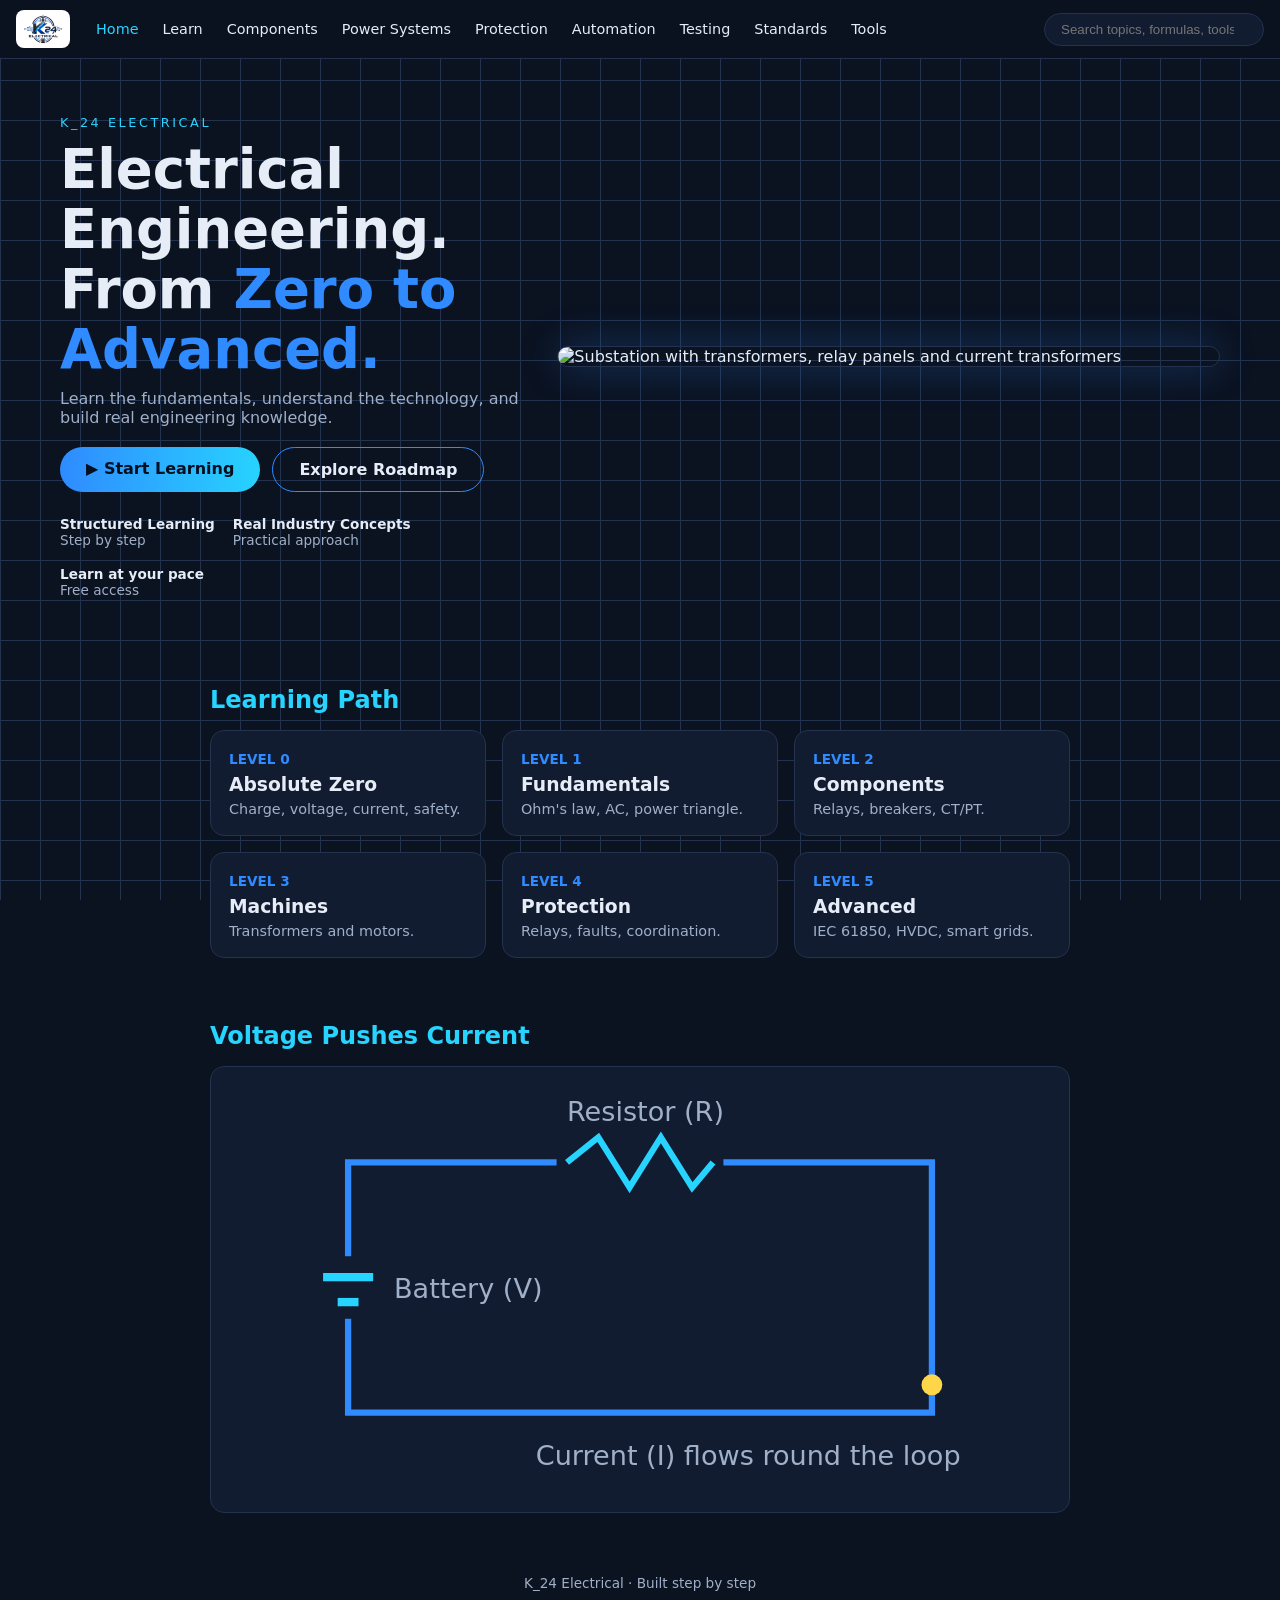
==== index.html @ e7fdb2c1 "Update index.html" ====
<!DOCTYPE html>
<html lang="en">
<head>
<meta charset="UTF-8">
<meta name="viewport" content="width=device-width, initial-scale=1">
<title>K_24 Electrical</title>
<meta name="description" content="Learn electrical engineering from zero to professional.">
<link rel="stylesheet" href="css/style.css">
</head>
<body>
<nav class="nav">
  <a class="brand" href="#"><img src="assets/images/k24-electrical-logo.png" alt="K_24 Electrical"></a>
  <button class="menu-btn" aria-label="Menu" aria-expanded="false">&#9776;</button>
  <ul>
    <li><a class="active" href="#">Home</a></li>
    <li><a href="#levels">Learn</a></li>
    <li><a href="#">Components</a></li>
    <li><a href="#">Power Systems</a></li>
    <li><a href="#">Protection</a></li>
    <li><a href="#">Automation</a></li>
    <li><a href="#">Testing</a></li>
    <li><a href="#">Standards</a></li>
    <li><a href="#">Tools</a></li>
  </ul>
  <div class="search"><input type="search" placeholder="Search topics, formulas, tools..." aria-label="Search"></div>
</nav>

<header class="hero2">
  <div>
    <div class="eyebrow">K_24 ELECTRICAL</div>
    <h1>Electrical Engineering.<br>From <span>Zero to Advanced.</span></h1>
    <p>Learn the fundamentals, understand the technology, and build real engineering knowledge.</p>
    <div class="btns">
      <a class="btn" href="#levels">&#9654; Start Learning</a>
      <a class="btn ghost" href="#levels">Explore Roadmap</a>
    </div>
    <div class="trust">
      <div><b>Structured Learning</b>Step by step</div>
      <div><b>Real Industry Concepts</b>Practical approach</div>
      <div><b>Learn at your pace</b>Free access</div>
    </div>
  </div>
  <div class="hero-art">
    <img src="assets/images/hero.jpg" alt="Substation with transformers, relay panels and current transformers">
  </div>
</header>

<section id="levels">
  <h2>Learning Path</h2>
  <div class="grid">
    <div class="card"><b>LEVEL 0</b><h3>Absolute Zero</h3><p>Charge, voltage, current, safety.</p></div>
    <div class="card"><b>LEVEL 1</b><h3>Fundamentals</h3><p>Ohm's law, AC, power triangle.</p></div>
    <div class="card"><b>LEVEL 2</b><h3>Components</h3><p>Relays, breakers, CT/PT.</p></div>
    <div class="card"><b>LEVEL 3</b><h3>Machines</h3><p>Transformers and motors.</p></div>
    <div class="card"><b>LEVEL 4</b><h3>Protection</h3><p>Relays, faults, coordination.</p></div>
    <div class="card"><b>LEVEL 5</b><h3>Advanced</h3><p>IEC 61850, HVDC, smart grids.</p></div>
  </div>
</section>

<section>
  <h2>Voltage Pushes Current</h2>
  <div class="diagram">
    <svg viewBox="0 0 400 200" role="img"
         aria-label="Simple circuit with battery and resistor">
      <path d="M60,40 H340 V160 H60 Z" fill="none"
            stroke="#2f8bff" stroke-width="3"/>
      <rect x="45" y="85" width="30" height="30" fill="#121c30"/>
      <line x1="48" y1="95" x2="72" y2="95" stroke="#27d3ff" stroke-width="4"/>
      <line x1="55" y1="107" x2="65" y2="107" stroke="#27d3ff" stroke-width="4"/>
      <text x="82" y="105" fill="#9fb0c8" font-size="13">Battery (V)</text>
      <rect x="160" y="28" width="80" height="24" fill="#121c30"/>
      <polyline points="165,40 180,28 195,52 210,28 225,52 235,40"
                fill="none" stroke="#27d3ff" stroke-width="3"/>
      <text x="165" y="20" fill="#9fb0c8" font-size="13">Resistor (R)</text>
      <circle r="5" fill="#ffd54a">
        <animateMotion dur="4s" repeatCount="indefinite"
          path="M60,40 H340 V160 H60 Z"/>
      </circle>
      <text x="150" y="185" fill="#9fb0c8" font-size="13">Current (I) flows round the loop</text>
    </svg>
  </div>
</section>

<footer>K_24 Electrical &middot; Built step by step</footer>
  <script src="js/main.js"></script>
</body>
</html>
---- css/style.css ----
*{box-sizing:border-box;margin:0}
:root{--bg:#0b1220;--panel:#121c30;--line:#22324f;
--text:#e6edf7;--muted:#9fb0c8;--blue:#2f8bff;--cyan:#27d3ff}
body{font-family:system-ui,sans-serif;color:var(--text);
background:var(--bg);
background-image:linear-gradient(var(--line) 1px,transparent 1px),
linear-gradient(90deg,var(--line) 1px,transparent 1px);
background-size:40px 40px;background-attachment:fixed}
.hero{text-align:center;padding:48px 20px 32px;
background:radial-gradient(circle at 50% 0,#1b3a7a88,transparent 65%)}
.hero img{width:min(320px,80%);height:auto;background:#fff;
border-radius:16px;padding:10px;
box-shadow:0 0 40px #2f8bff66,0 10px 30px #0008}
.hero h1{margin-top:22px;font-size:2rem}
.hero p{color:var(--muted);margin-top:8px}
.btn{display:inline-block;margin-top:20px;padding:12px 26px;
border-radius:999px;background:linear-gradient(90deg,var(--blue),var(--cyan));
color:#04101f;font-weight:700;text-decoration:none}
section{max-width:900px;margin:0 auto;padding:32px 20px}
h2{margin-bottom:16px;color:var(--cyan)}
.grid{display:grid;gap:16px;
grid-template-columns:repeat(auto-fit,minmax(240px,1fr))}
.card{background:var(--panel);border:1px solid var(--line);
border-radius:14px;padding:18px;
transition:transform .3s,box-shadow .3s}
.card:hover,.card:active{
transform:perspective(700px) rotateX(6deg) rotateY(-6deg) translateY(-6px);
box-shadow:0 18px 30px #000a,0 0 18px #2f8bff55}
.card b{color:var(--blue);font-size:.85rem}
.card h3{margin:6px 0}
.card p{color:var(--muted);font-size:.9rem}
.diagram{background:var(--panel);border:1px solid var(--line);
border-radius:14px;padding:12px}
.diagram svg{width:100%;height:auto}
footer{text-align:center;color:var(--muted);padding:30px;font-size:.85rem}
/* NAVBAR */
.nav{position:sticky;top:0;z-index:50;display:flex;align-items:center;gap:14px;padding:10px 16px;background:#0b1220ee;backdrop-filter:blur(8px);border-bottom:1px solid var(--line)}
.nav .brand img{height:38px;width:auto;background:#fff;border-radius:8px;padding:3px;display:block}
.nav ul{list-style:none;padding:0;display:none;flex-direction:column;position:absolute;top:100%;left:0;right:0;background:var(--panel);border-bottom:1px solid var(--line)}
.nav ul.open{display:flex}
.nav ul a{display:block;padding:14px 20px;color:var(--text);text-decoration:none}
.nav ul a:hover,.nav ul a.active{color:var(--cyan)}
.menu-btn{margin-left:auto;background:none;border:1px solid var(--line);color:var(--text);font-size:1.4rem;border-radius:8px;padding:4px 12px;cursor:pointer}
.search{display:none}

/* HERO */
.hero2{max-width:1200px;margin:0 auto;padding:32px 20px;display:grid;gap:24px}
.eyebrow{color:var(--cyan);letter-spacing:.2em;font-size:.8rem}
.hero2 h1{font-size:clamp(2rem,7vw,3.4rem);line-height:1.1;margin:10px 0}
.hero2 h1 span{color:var(--blue)}
.hero2 p{color:var(--muted)}
.btns{display:flex;gap:12px;flex-wrap:wrap;margin-top:20px}
.btns .btn{margin-top:0}
.btn.ghost{background:none;border:1px solid var(--blue);color:var(--text)}
.trust{display:flex;gap:18px;flex-wrap:wrap;margin-top:24px;font-size:.85rem;color:var(--muted)}
.trust b{display:block;color:var(--text)}
.hero-art img{width:100%;height:auto;display:block;border-radius:16px;border:1px solid var(--line);box-shadow:0 0 40px #2f8bff55}

@media(min-width:900px){
  .menu-btn{display:none}
  .nav ul{display:flex;flex-direction:row;position:static;background:none;border:0}
  .nav ul a{padding:8px 12px;font-size:.9rem}
  .search{display:block;margin-left:auto}
  .search input{background:var(--panel);border:1px solid var(--line);color:var(--text);border-radius:999px;padding:8px 16px;width:220px}
  .hero2{grid-template-columns:1fr 1.4fr;align-items:center;padding:56px 20px}
}
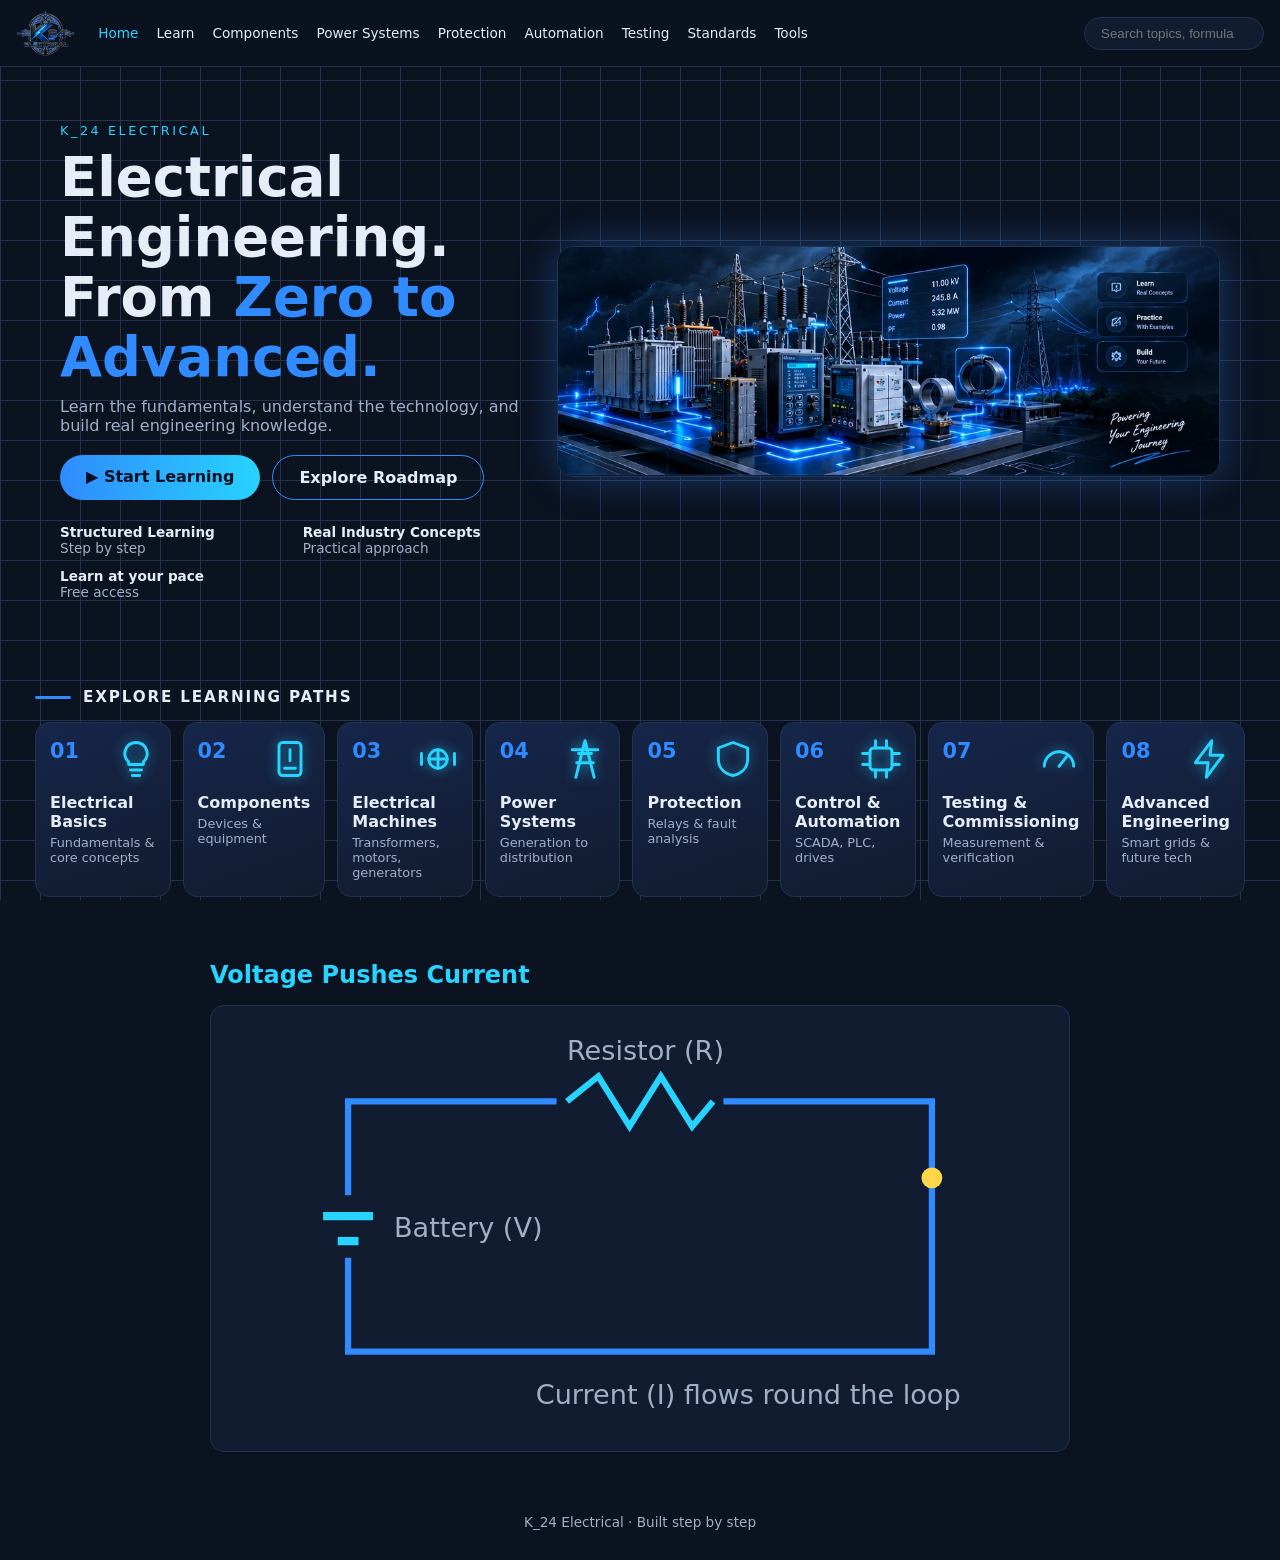
==== commit 22523416: "Update index.html" ====
--- a/index.html
+++ b/index.html
@@ -6,6 +6,7 @@
 <title>K_24 Electrical</title>
 <meta name="description" content="Learn electrical engineering from zero to professional.">
 <link rel="stylesheet" href="css/style.css">
+  <link rel="icon" href="assets/images/k24-electrical-logo.png">
 </head>
 <body>
 <nav class="nav">
@@ -45,15 +46,33 @@
   </div>
 </header>
 
-<section id="levels">
-  <h2>Learning Path</h2>
-  <div class="grid">
-    <div class="card"><b>LEVEL 0</b><h3>Absolute Zero</h3><p>Charge, voltage, current, safety.</p></div>
-    <div class="card"><b>LEVEL 1</b><h3>Fundamentals</h3><p>Ohm's law, AC, power triangle.</p></div>
-    <div class="card"><b>LEVEL 2</b><h3>Components</h3><p>Relays, breakers, CT/PT.</p></div>
-    <div class="card"><b>LEVEL 3</b><h3>Machines</h3><p>Transformers and motors.</p></div>
-    <div class="card"><b>LEVEL 4</b><h3>Protection</h3><p>Relays, faults, coordination.</p></div>
-    <div class="card"><b>LEVEL 5</b><h3>Advanced</h3><p>IEC 61850, HVDC, smart grids.</p></div>
+<section id="levels" class="paths">
+  <h2 class="section-title">EXPLORE LEARNING PATHS</h2>
+  <div class="pgrid">
+    <a class="pcard" href="#"><span class="num">01</span>
+      <svg viewBox="0 0 24 24"><path d="M9 18h6M10 21h4M12 3a6 6 0 0 0-4 10.5V15h8v-1.5A6 6 0 0 0 12 3z"/></svg>
+      <h3>Electrical Basics</h3><p>Fundamentals &amp; core concepts</p></a>
+    <a class="pcard" href="#"><span class="num">02</span>
+      <svg viewBox="0 0 24 24"><rect x="6" y="3" width="12" height="18" rx="2"/><path d="M12 7v6M9 17h6"/></svg>
+      <h3>Components</h3><p>Devices &amp; equipment</p></a>
+    <a class="pcard" href="#"><span class="num">03</span>
+      <svg viewBox="0 0 24 24"><circle cx="12" cy="12" r="5"/><path d="M12 7v10M7 12h10M3 9v6M21 9v6"/></svg>
+      <h3>Electrical Machines</h3><p>Transformers, motors, generators</p></a>
+    <a class="pcard" href="#"><span class="num">04</span>
+      <svg viewBox="0 0 24 24"><path d="M12 2l-5 20M12 2l5 20M8.5 9h7M7.5 14h9M5 7h14"/></svg>
+      <h3>Power Systems</h3><p>Generation to distribution</p></a>
+    <a class="pcard" href="#"><span class="num">05</span>
+      <svg viewBox="0 0 24 24"><path d="M12 3l8 3v6c0 5-3.5 8-8 9-4.5-1-8-4-8-9V6z"/></svg>
+      <h3>Protection</h3><p>Relays &amp; fault analysis</p></a>
+    <a class="pcard" href="#"><span class="num">06</span>
+      <svg viewBox="0 0 24 24"><rect x="6" y="6" width="12" height="12" rx="2"/><path d="M9 2v4M15 2v4M9 18v4M15 18v4M2 9h4M2 15h4M18 9h4M18 15h4"/></svg>
+      <h3>Control &amp; Automation</h3><p>SCADA, PLC, drives</p></a>
+    <a class="pcard" href="#"><span class="num">07</span>
+      <svg viewBox="0 0 24 24"><path d="M4 16a8 8 0 1 1 16 0M12 16l4-5"/></svg>
+      <h3>Testing &amp; Commissioning</h3><p>Measurement &amp; verification</p></a>
+    <a class="pcard" href="#"><span class="num">08</span>
+      <svg viewBox="0 0 24 24"><path d="M13 2L4 14h7l-1 8 9-12h-7z"/></svg>
+      <h3>Advanced Engineering</h3><p>Smart grids &amp; future tech</p></a>
   </div>
 </section>
 
--- a/css/style.css
+++ b/css/style.css
@@ -64,3 +64,24 @@
   .search input{background:var(--panel);border:1px solid var(--line);color:var(--text);border-radius:999px;padding:8px 16px;width:220px}
   .hero2{grid-template-columns:1fr 1.4fr;align-items:center;padding:56px 20px}
 }
+/* LOGO FIX + NAV TIGHTEN */
+.nav .brand img{height:46px;background:none;padding:0;border-radius:0}
+@media(min-width:900px){
+  .nav ul a{padding:8px 9px;font-size:.85rem;white-space:nowrap}
+  .search input{width:180px}
+}
+.trust{display:grid;grid-template-columns:1fr 1fr;gap:12px}
+
+/* LEARNING PATH CARDS */
+.paths{max-width:1250px}
+.section-title{display:flex;align-items:center;gap:12px;letter-spacing:.12em;font-size:.95rem;margin-bottom:16px;color:var(--text)}
+.section-title::before{content:"";width:36px;height:3px;background:var(--blue);border-radius:3px}
+.pgrid{display:grid;gap:12px;grid-template-columns:1fr 1fr}
+.pcard{position:relative;display:block;text-decoration:none;color:var(--text);background:linear-gradient(160deg,#16264a,var(--panel));border:1px solid var(--line);border-radius:14px;padding:16px 14px;min-height:150px;transition:transform .3s,box-shadow .3s,border-color .3s}
+.pcard:hover,.pcard:active{transform:perspective(700px) rotateX(5deg) translateY(-6px);border-color:var(--blue);box-shadow:0 0 20px #2f8bff66}
+.pcard .num{color:var(--blue);font-size:1.3rem;font-weight:700}
+.pcard svg{position:absolute;top:14px;right:12px;width:44px;height:44px;fill:none;stroke:var(--cyan);stroke-width:1.6;stroke-linecap:round;stroke-linejoin:round;filter:drop-shadow(0 0 6px #27d3ff99)}
+.pcard h3{margin-top:30px;font-size:1rem}
+.pcard p{color:var(--muted);font-size:.8rem;margin-top:4px}
+@media(min-width:700px){.pgrid{grid-template-columns:repeat(4,1fr)}}
+@media(min-width:1250px){.pgrid{grid-template-columns:repeat(8,1fr)}}
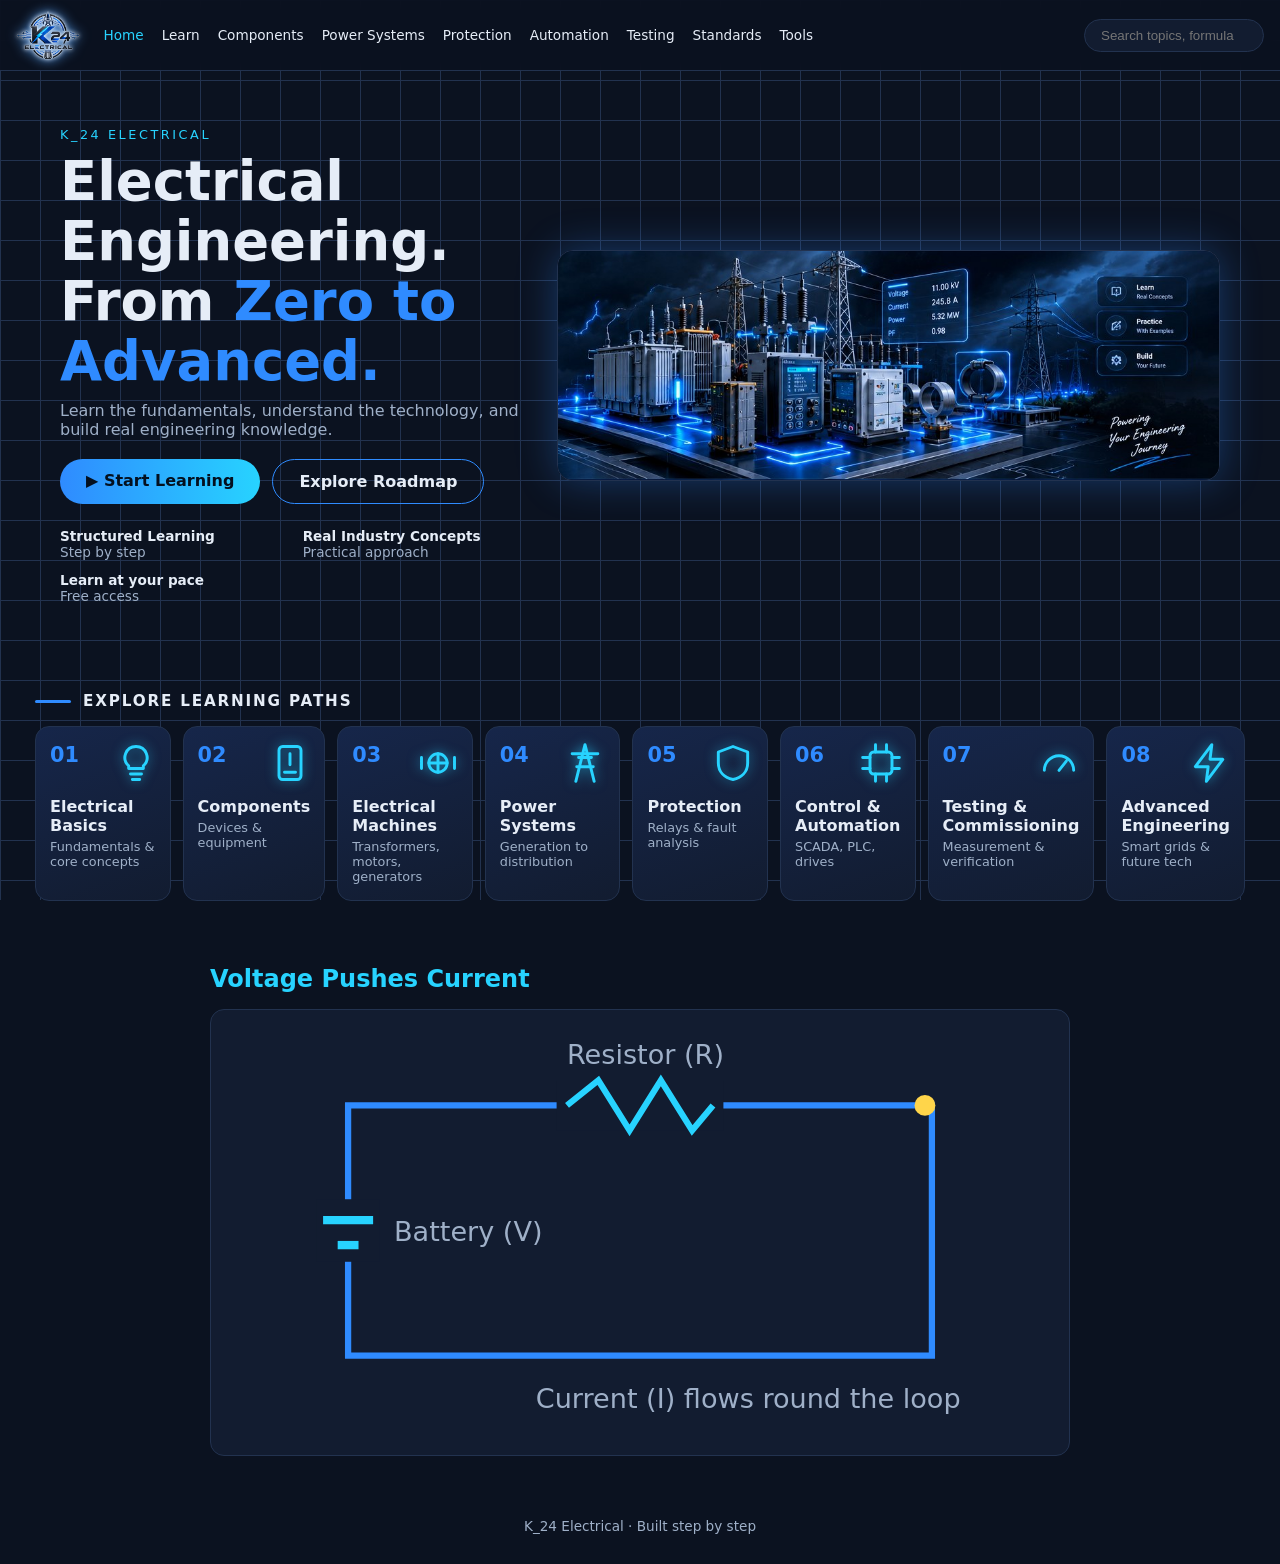
==== commit 5b92c205: "Update index.html" ====
--- a/index.html
+++ b/index.html
@@ -32,7 +32,7 @@
     <h1>Electrical Engineering.<br>From <span>Zero to Advanced.</span></h1>
     <p>Learn the fundamentals, understand the technology, and build real engineering knowledge.</p>
     <div class="btns">
-      <a class="btn" href="#levels">&#9654; Start Learning</a>
+      <a class="btn" href="lesson.html?id=charge-and-current">&#9654; Start Learning</a>
       <a class="btn ghost" href="#levels">Explore Roadmap</a>
     </div>
     <div class="trust">
@@ -49,7 +49,7 @@
 <section id="levels" class="paths">
   <h2 class="section-title">EXPLORE LEARNING PATHS</h2>
   <div class="pgrid">
-    <a class="pcard" href="#"><span class="num">01</span>
+    <a class="pcard" href="lesson.html?id=charge-and-current"><span class="num">01</span>
       <svg viewBox="0 0 24 24"><path d="M9 18h6M10 21h4M12 3a6 6 0 0 0-4 10.5V15h8v-1.5A6 6 0 0 0 12 3z"/></svg>
       <h3>Electrical Basics</h3><p>Fundamentals &amp; core concepts</p></a>
     <a class="pcard" href="#"><span class="num">02</span>
--- a/css/style.css
+++ b/css/style.css
@@ -85,3 +85,4 @@
 .pcard p{color:var(--muted);font-size:.8rem;margin-top:4px}
 @media(min-width:700px){.pgrid{grid-template-columns:repeat(4,1fr)}}
 @media(min-width:1250px){.pgrid{grid-template-columns:repeat(8,1fr)}}
+.nav .brand img{height:50px;filter:drop-shadow(0 0 2px #fff) drop-shadow(0 0 6px #5aa8ff)}
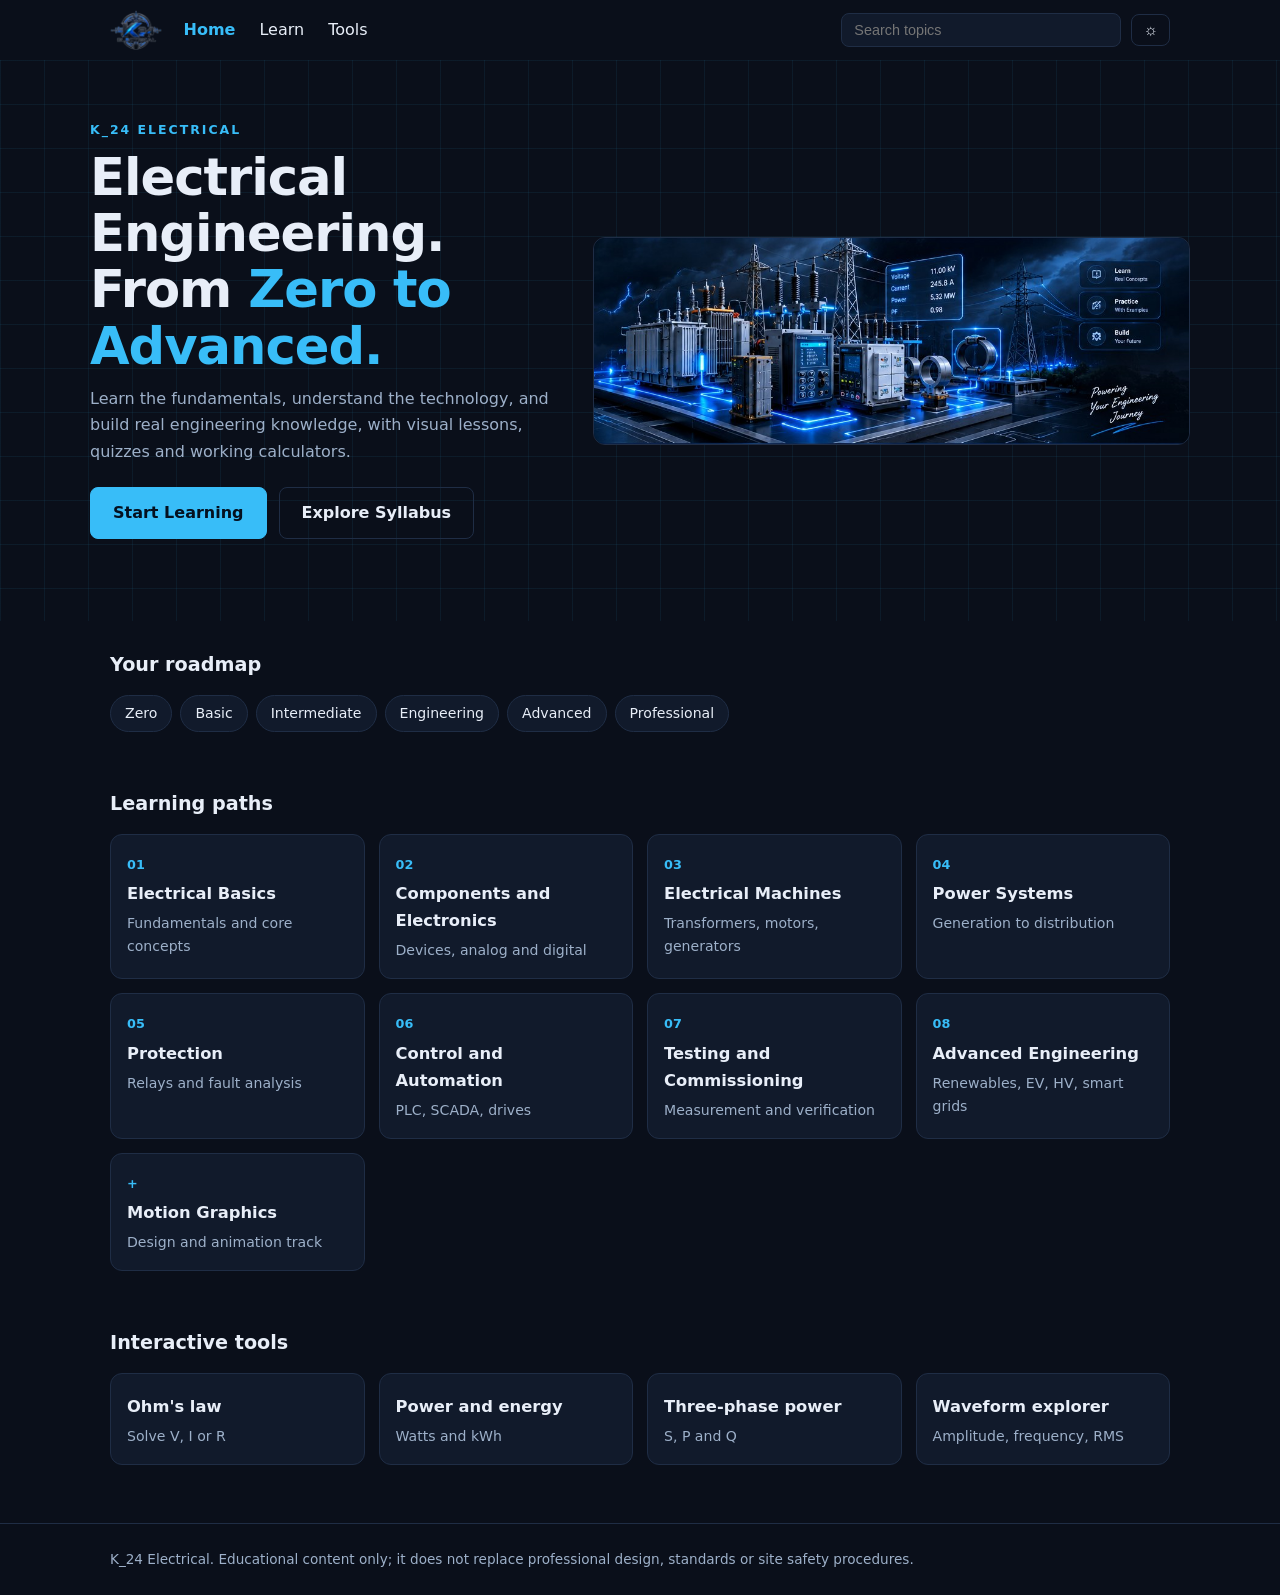
==== commit 66fe314b: "Add files via upload" ====
--- a/index.html
+++ b/index.html
@@ -1,106 +1,32 @@
 <!DOCTYPE html>
-<html lang="en">
-<head>
-<meta charset="UTF-8">
-<meta name="viewport" content="width=device-width, initial-scale=1">
-<title>K_24 Electrical</title>
-<meta name="description" content="Learn electrical engineering from zero to professional.">
-<link rel="stylesheet" href="css/style.css">
-  <link rel="icon" href="assets/images/k24-electrical-logo.png">
-</head>
-<body>
-<nav class="nav">
-  <a class="brand" href="#"><img src="assets/images/k24-electrical-logo.png" alt="K_24 Electrical"></a>
-  <button class="menu-btn" aria-label="Menu" aria-expanded="false">&#9776;</button>
-  <ul>
-    <li><a class="active" href="#">Home</a></li>
-    <li><a href="#levels">Learn</a></li>
-    <li><a href="#">Components</a></li>
-    <li><a href="#">Power Systems</a></li>
-    <li><a href="#">Protection</a></li>
-    <li><a href="#">Automation</a></li>
-    <li><a href="#">Testing</a></li>
-    <li><a href="#">Standards</a></li>
-    <li><a href="#">Tools</a></li>
-  </ul>
-  <div class="search"><input type="search" placeholder="Search topics, formulas, tools..." aria-label="Search"></div>
-</nav>
-
-<header class="hero2">
-  <div>
-    <div class="eyebrow">K_24 ELECTRICAL</div>
-    <h1>Electrical Engineering.<br>From <span>Zero to Advanced.</span></h1>
-    <p>Learn the fundamentals, understand the technology, and build real engineering knowledge.</p>
-    <div class="btns">
-      <a class="btn" href="lesson.html?id=charge-and-current">&#9654; Start Learning</a>
-      <a class="btn ghost" href="#levels">Explore Roadmap</a>
-    </div>
-    <div class="trust">
-      <div><b>Structured Learning</b>Step by step</div>
-      <div><b>Real Industry Concepts</b>Practical approach</div>
-      <div><b>Learn at your pace</b>Free access</div>
-    </div>
-  </div>
-  <div class="hero-art">
-    <img src="assets/images/hero.jpg" alt="Substation with transformers, relay panels and current transformers">
-  </div>
-</header>
-
-<section id="levels" class="paths">
-  <h2 class="section-title">EXPLORE LEARNING PATHS</h2>
-  <div class="pgrid">
-    <a class="pcard" href="lesson.html?id=charge-and-current"><span class="num">01</span>
-      <svg viewBox="0 0 24 24"><path d="M9 18h6M10 21h4M12 3a6 6 0 0 0-4 10.5V15h8v-1.5A6 6 0 0 0 12 3z"/></svg>
-      <h3>Electrical Basics</h3><p>Fundamentals &amp; core concepts</p></a>
-    <a class="pcard" href="#"><span class="num">02</span>
-      <svg viewBox="0 0 24 24"><rect x="6" y="3" width="12" height="18" rx="2"/><path d="M12 7v6M9 17h6"/></svg>
-      <h3>Components</h3><p>Devices &amp; equipment</p></a>
-    <a class="pcard" href="#"><span class="num">03</span>
-      <svg viewBox="0 0 24 24"><circle cx="12" cy="12" r="5"/><path d="M12 7v10M7 12h10M3 9v6M21 9v6"/></svg>
-      <h3>Electrical Machines</h3><p>Transformers, motors, generators</p></a>
-    <a class="pcard" href="#"><span class="num">04</span>
-      <svg viewBox="0 0 24 24"><path d="M12 2l-5 20M12 2l5 20M8.5 9h7M7.5 14h9M5 7h14"/></svg>
-      <h3>Power Systems</h3><p>Generation to distribution</p></a>
-    <a class="pcard" href="#"><span class="num">05</span>
-      <svg viewBox="0 0 24 24"><path d="M12 3l8 3v6c0 5-3.5 8-8 9-4.5-1-8-4-8-9V6z"/></svg>
-      <h3>Protection</h3><p>Relays &amp; fault analysis</p></a>
-    <a class="pcard" href="#"><span class="num">06</span>
-      <svg viewBox="0 0 24 24"><rect x="6" y="6" width="12" height="12" rx="2"/><path d="M9 2v4M15 2v4M9 18v4M15 18v4M2 9h4M2 15h4M18 9h4M18 15h4"/></svg>
-      <h3>Control &amp; Automation</h3><p>SCADA, PLC, drives</p></a>
-    <a class="pcard" href="#"><span class="num">07</span>
-      <svg viewBox="0 0 24 24"><path d="M4 16a8 8 0 1 1 16 0M12 16l4-5"/></svg>
-      <h3>Testing &amp; Commissioning</h3><p>Measurement &amp; verification</p></a>
-    <a class="pcard" href="#"><span class="num">08</span>
-      <svg viewBox="0 0 24 24"><path d="M13 2L4 14h7l-1 8 9-12h-7z"/></svg>
-      <h3>Advanced Engineering</h3><p>Smart grids &amp; future tech</p></a>
-  </div>
-</section>
-
-<section>
-  <h2>Voltage Pushes Current</h2>
-  <div class="diagram">
-    <svg viewBox="0 0 400 200" role="img"
-         aria-label="Simple circuit with battery and resistor">
-      <path d="M60,40 H340 V160 H60 Z" fill="none"
-            stroke="#2f8bff" stroke-width="3"/>
-      <rect x="45" y="85" width="30" height="30" fill="#121c30"/>
-      <line x1="48" y1="95" x2="72" y2="95" stroke="#27d3ff" stroke-width="4"/>
-      <line x1="55" y1="107" x2="65" y2="107" stroke="#27d3ff" stroke-width="4"/>
-      <text x="82" y="105" fill="#9fb0c8" font-size="13">Battery (V)</text>
-      <rect x="160" y="28" width="80" height="24" fill="#121c30"/>
-      <polyline points="165,40 180,28 195,52 210,28 225,52 235,40"
-                fill="none" stroke="#27d3ff" stroke-width="3"/>
-      <text x="165" y="20" fill="#9fb0c8" font-size="13">Resistor (R)</text>
-      <circle r="5" fill="#ffd54a">
-        <animateMotion dur="4s" repeatCount="indefinite"
-          path="M60,40 H340 V160 H60 Z"/>
-      </circle>
-      <text x="150" y="185" fill="#9fb0c8" font-size="13">Current (I) flows round the loop</text>
-    </svg>
-  </div>
-</section>
-
-<footer>K_24 Electrical &middot; Built step by step</footer>
-  <script src="js/main.js"></script>
-</body>
-</html>
+<html lang="en"><head><meta charset="UTF-8"><meta name="viewport" content="width=device-width, initial-scale=1">
+<title>K_24 Electrical | Electrical Engineering from Zero to Advanced</title>
+<meta name="description" content="Free electrical and electronics engineering learning platform: lessons, syllabus, calculators and a motion graphics track.">
+<link rel="icon" href="logo.png"><link rel="stylesheet" href="style.css"></head>
+<body><div id="nav"></div>
+<div class="band"><header class="wrap hero"><div>
+<div class="eb">K_24 ELECTRICAL</div>
+<h1>Electrical Engineering.<br>From <span>Zero to Advanced.</span></h1>
+<p class="m" style="margin-top:12px">Learn the fundamentals, understand the technology, and build real engineering knowledge, with visual lessons, quizzes and working calculators.</p>
+<div class="btns"><a class="btn" href="lesson.html?id=charge-and-current">Start Learning</a><a class="btn g" href="learn.html">Explore Syllabus</a></div></div>
+<img src="hero.jpg" alt="Substation with transformers, relay panels and current transformers" width="976" height="338"></header></div>
+<main class="wrap">
+<section class="sec"><h2>Your roadmap</h2><div class="road"><span>Zero</span><span>Basic</span><span>Intermediate</span><span>Engineering</span><span>Advanced</span><span>Professional</span></div></section>
+<section class="sec"><h2>Learning paths</h2><div class="grid">
+<a class="card" href="learn.html#a-fund"><b>01</b><h3>Electrical Basics</h3><p>Fundamentals and core concepts</p></a>
+<a class="card" href="learn.html#c-electronics"><b>02</b><h3>Components and Electronics</h3><p>Devices, analog and digital</p></a>
+<a class="card" href="learn.html#d-machines"><b>03</b><h3>Electrical Machines</h3><p>Transformers, motors, generators</p></a>
+<a class="card" href="learn.html#e-power"><b>04</b><h3>Power Systems</h3><p>Generation to distribution</p></a>
+<a class="card" href="learn.html#i-protect"><b>05</b><h3>Protection</h3><p>Relays and fault analysis</p></a>
+<a class="card" href="learn.html#g-control"><b>06</b><h3>Control and Automation</h3><p>PLC, SCADA, drives</p></a>
+<a class="card" href="learn.html#j-testing"><b>07</b><h3>Testing and Commissioning</h3><p>Measurement and verification</p></a>
+<a class="card" href="learn.html#l-renew"><b>08</b><h3>Advanced Engineering</h3><p>Renewables, EV, HV, smart grids</p></a>
+<a class="card" href="learn.html#mg1"><b>+</b><h3>Motion Graphics</h3><p>Design and animation track</p></a></div></section>
+<section class="sec"><h2>Interactive tools</h2><div class="grid">
+<a class="card" href="tools.html#t-ohm"><h3>Ohm's law</h3><p>Solve V, I or R</p></a>
+<a class="card" href="tools.html#t-power"><h3>Power and energy</h3><p>Watts and kWh</p></a>
+<a class="card" href="tools.html#t-three"><h3>Three-phase power</h3><p>S, P and Q</p></a>
+<a class="card" href="tools.html#t-wave"><h3>Waveform explorer</h3><p>Amplitude, frequency, RMS</p></a></div></section>
+</main>
+<footer><div class="wrap">K_24 Electrical. Educational content only; it does not replace professional design, standards or site safety procedures.</div></footer>
+<script src="app.js"></script></body></html>
--- a/style.css
+++ b/style.css
@@ -0,0 +1,79 @@
+*{box-sizing:border-box;margin:0}
+:root{--bg:#0a0f1a;--panel:#111a2b;--line:#1f2d45;--text:#e8eef8;--muted:#9db0c9;--acc:#38bdf8;--ok:#34d399;--bad:#f87171;--warm:#fb923c}
+[data-theme=light]{--bg:#f6f8fc;--panel:#fff;--line:#d6dfec;--text:#0f1b2d;--muted:#51627c;--acc:#0369a1;--ok:#047857;--bad:#b91c1c;--warm:#c2410c}
+body{font:16px/1.65 system-ui,-apple-system,Segoe UI,Roboto,sans-serif;background:var(--bg);color:var(--text)}
+a{color:var(--acc)}
+:focus-visible{outline:2px solid var(--acc);outline-offset:2px}
+.wrap{max-width:1100px;margin:0 auto;padding:0 20px}
+nav{position:sticky;top:0;z-index:9;background:var(--bg);border-bottom:1px solid var(--line)}
+.bar{display:flex;align-items:center;gap:10px;height:60px;position:relative}
+.bar>a img{height:40px;display:block}
+.links{display:none;position:absolute;top:60px;left:-20px;right:-20px;background:var(--panel);flex-direction:column;border-bottom:1px solid var(--line)}
+.links.open{display:flex}
+.links a{padding:14px 20px;color:var(--text);text-decoration:none}
+.links a[aria-current]{color:var(--acc);font-weight:600}
+.sbox{position:relative;flex:1;min-width:0;margin-left:auto;max-width:280px}
+.sbox input{width:100%;background:var(--panel);border:1px solid var(--line);color:var(--text);border-radius:8px;padding:8px 12px;font-size:.9rem}
+#res{position:absolute;top:44px;left:0;right:0;min-width:220px;background:var(--panel);border:1px solid var(--line);border-radius:8px;max-height:60vh;overflow:auto;display:none}
+#res div{padding:10px 12px;border-bottom:1px solid var(--line);font-size:.9rem}
+.ib{background:none;border:1px solid var(--line);color:var(--text);border-radius:8px;padding:6px 11px;font-size:1rem;cursor:pointer}
+h1{font-size:clamp(2rem,6vw,3.2rem);line-height:1.1;letter-spacing:-.02em}
+h2{font-size:1.2rem}
+.m{color:var(--muted)}
+.band{background-image:linear-gradient(rgba(56,189,248,.07) 1px,transparent 1px),linear-gradient(90deg,rgba(56,189,248,.07) 1px,transparent 1px);background-size:44px 44px}
+.hero{padding:40px 0 30px;display:grid;gap:26px}
+.hero img{width:100%;height:auto;border-radius:12px;border:1px solid var(--line);display:block}
+.eb{color:var(--acc);letter-spacing:.16em;font-size:.78rem;font-weight:600;margin-bottom:8px}
+h1 span{color:var(--acc)}
+.btns{display:flex;gap:12px;flex-wrap:wrap;margin:22px 0}
+.btn{display:inline-block;padding:12px 22px;border-radius:8px;background:var(--acc);color:#04101f;font-weight:700;text-decoration:none;border:1px solid var(--acc);cursor:pointer;font-size:1rem}
+.btn.g{background:none;color:var(--text);border-color:var(--line)}
+.sec{padding:28px 0}
+.sec>h2{margin-bottom:14px}
+.grid{display:grid;gap:14px;grid-template-columns:repeat(auto-fill,minmax(210px,1fr))}
+.card{background:var(--panel);border:1px solid var(--line);border-radius:12px;padding:16px;color:var(--text);text-decoration:none;display:block;transition:border-color .2s,transform .2s}
+a.card:hover{border-color:var(--acc);transform:translateY(-2px)}
+.card b{color:var(--acc);font-size:.8rem}
+.card h3{margin:4px 0;font-size:1.02rem}
+.card p{color:var(--muted);font-size:.88rem}
+.road{display:flex;flex-wrap:wrap;gap:8px}
+.road span{border:1px solid var(--line);border-radius:999px;padding:6px 14px;font-size:.88rem;background:var(--panel)}
+.tag{border:1px solid var(--line);border-radius:999px;padding:2px 10px;font-size:.78rem;color:var(--acc)}
+.chips{display:flex;gap:8px;flex-wrap:wrap;margin:14px 0}
+.chip{background:none;border:1px solid var(--line);color:var(--text);border-radius:999px;padding:6px 16px;cursor:pointer;font-size:.95rem}
+.chip.on{background:var(--acc);color:#04101f;border-color:var(--acc)}
+#list .card{margin-bottom:14px}
+#list ul{margin:10px 0 0;padding-left:20px}
+.plan{color:var(--muted)}
+.page{padding:28px 20px 50px}
+.lesson{max-width:760px;margin:0 auto}
+.lesson h1{font-size:clamp(1.7rem,6vw,2.4rem);margin:10px 0}
+.lesson h2{margin:28px 0 8px;color:var(--acc)}
+.lesson li{margin:3px 0}
+.crumbs{font-size:.85rem;color:var(--muted)}
+.tags{display:flex;gap:8px;flex-wrap:wrap;margin:8px 0}
+.box{background:var(--panel);border:1px solid var(--line);border-left:3px solid var(--acc);border-radius:8px;padding:12px 16px;margin:10px 0}
+.box.warn{border-left-color:var(--warm)}
+.formula{font-family:ui-monospace,Consolas,monospace;font-size:1.1rem}
+.note{color:var(--muted);font-size:.88rem}
+.q{margin:18px 0}
+.opt{display:block;width:100%;text-align:left;margin:6px 0;padding:12px 14px;background:var(--panel);color:var(--text);border:1px solid var(--line);border-radius:8px;font-size:1rem;cursor:pointer}
+.opt.right{border-color:var(--ok)}
+.opt.wrong{border-color:var(--bad)}
+.pager{display:flex;justify-content:space-between;gap:12px;margin-top:28px}
+.fld{display:block;margin:10px 0;font-size:.9rem;color:var(--muted)}
+.fld input{display:block;width:100%;margin-top:4px;padding:10px;background:var(--bg);border:1px solid var(--line);color:var(--text);border-radius:8px;font-size:1rem}
+.out{margin-top:12px;font-weight:600;color:var(--ok);min-height:1.4em;white-space:pre-line}
+.out.err{color:var(--bad)}
+.tools .card{margin-bottom:16px}
+canvas{width:100%;height:auto;display:block;background:var(--bg);border:1px solid var(--line);border-radius:8px}
+footer{border-top:1px solid var(--line);color:var(--muted);font-size:.85rem;padding:24px 0;margin-top:30px}
+@media(min-width:800px){
+.links{display:flex;position:static;flex-direction:row;background:none;border:0}
+.links a{padding:8px 12px}
+#mb{display:none}
+.hero{grid-template-columns:1fr 1.25fr;align-items:center;padding:60px 0}
+.tools{display:grid;grid-template-columns:1fr 1fr;gap:16px}
+.tools .card{margin:0}
+}
+@media(prefers-reduced-motion:reduce){*{transition:none!important;animation:none!important}}
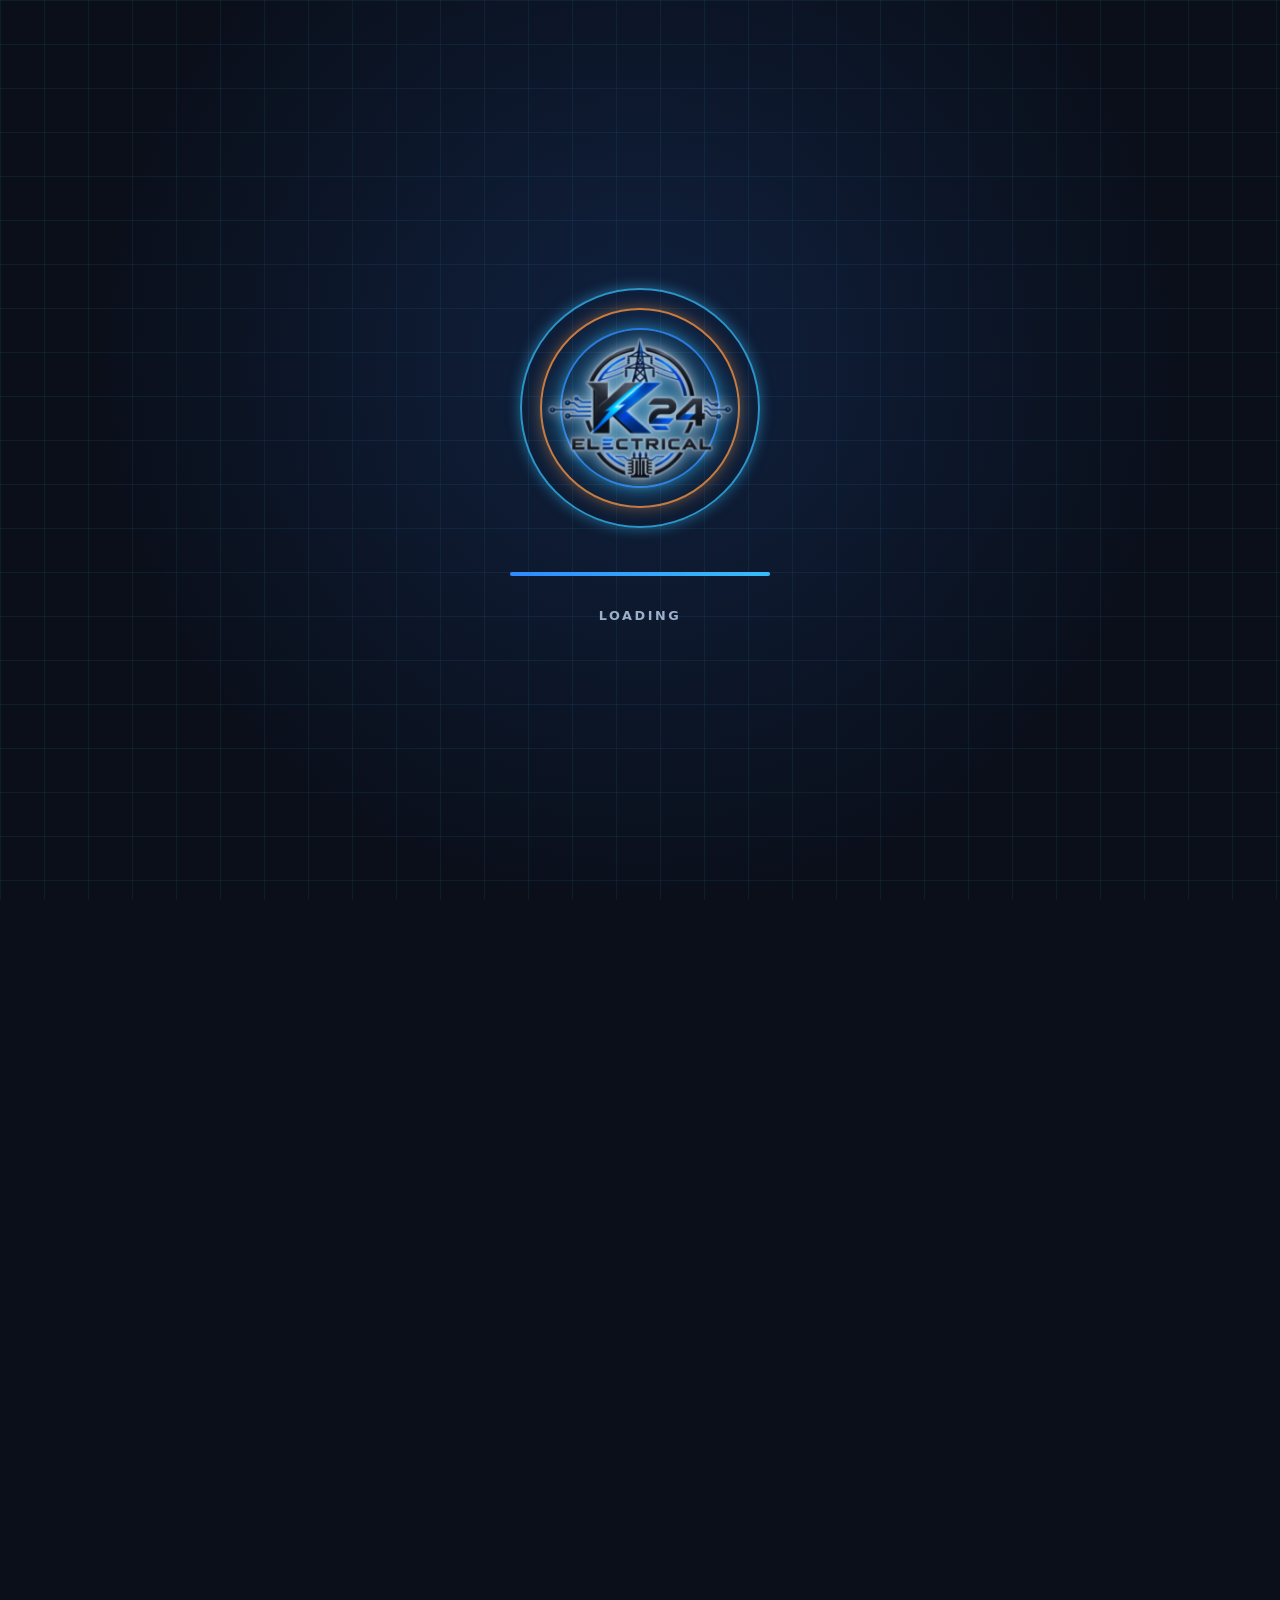
==== commit 1ff168ae: "Unpack site.zip" ====
--- a/index.html
+++ b/index.html
@@ -2,31 +2,38 @@
 <html lang="en"><head><meta charset="UTF-8"><meta name="viewport" content="width=device-width, initial-scale=1">
 <title>K_24 Electrical | Electrical Engineering from Zero to Advanced</title>
 <meta name="description" content="Free electrical and electronics engineering learning platform: lessons, syllabus, calculators and a motion graphics track.">
-<link rel="icon" href="logo.png"><link rel="stylesheet" href="style.css"></head>
+<link rel="icon" href="logo.png"><link rel="stylesheet" href="style.css"><script src="loader.js"></script></head>
 <body><div id="nav"></div>
-<div class="band"><header class="wrap hero"><div>
+<header class="hx">
+<div class="txt"><div>
 <div class="eb">K_24 ELECTRICAL</div>
 <h1>Electrical Engineering.<br>From <span>Zero to Advanced.</span></h1>
-<p class="m" style="margin-top:12px">Learn the fundamentals, understand the technology, and build real engineering knowledge, with visual lessons, quizzes and working calculators.</p>
-<div class="btns"><a class="btn" href="lesson.html?id=charge-and-current">Start Learning</a><a class="btn g" href="learn.html">Explore Syllabus</a></div></div>
-<img src="hero.jpg" alt="Substation with transformers, relay panels and current transformers" width="976" height="338"></header></div>
-<main class="wrap">
-<section class="sec"><h2>Your roadmap</h2><div class="road"><span>Zero</span><span>Basic</span><span>Intermediate</span><span>Engineering</span><span>Advanced</span><span>Professional</span></div></section>
-<section class="sec"><h2>Learning paths</h2><div class="grid">
-<a class="card" href="learn.html#a-fund"><b>01</b><h3>Electrical Basics</h3><p>Fundamentals and core concepts</p></a>
-<a class="card" href="learn.html#c-electronics"><b>02</b><h3>Components and Electronics</h3><p>Devices, analog and digital</p></a>
-<a class="card" href="learn.html#d-machines"><b>03</b><h3>Electrical Machines</h3><p>Transformers, motors, generators</p></a>
-<a class="card" href="learn.html#e-power"><b>04</b><h3>Power Systems</h3><p>Generation to distribution</p></a>
-<a class="card" href="learn.html#i-protect"><b>05</b><h3>Protection</h3><p>Relays and fault analysis</p></a>
-<a class="card" href="learn.html#g-control"><b>06</b><h3>Control and Automation</h3><p>PLC, SCADA, drives</p></a>
-<a class="card" href="learn.html#j-testing"><b>07</b><h3>Testing and Commissioning</h3><p>Measurement and verification</p></a>
-<a class="card" href="learn.html#l-renew"><b>08</b><h3>Advanced Engineering</h3><p>Renewables, EV, HV, smart grids</p></a>
-<a class="card" href="learn.html#mg1"><b>+</b><h3>Motion Graphics</h3><p>Design and animation track</p></a></div></section>
-<section class="sec"><h2>Interactive tools</h2><div class="grid">
-<a class="card" href="tools.html#t-ohm"><h3>Ohm's law</h3><p>Solve V, I or R</p></a>
-<a class="card" href="tools.html#t-power"><h3>Power and energy</h3><p>Watts and kWh</p></a>
-<a class="card" href="tools.html#t-three"><h3>Three-phase power</h3><p>S, P and Q</p></a>
-<a class="card" href="tools.html#t-wave"><h3>Waveform explorer</h3><p>Amplitude, frequency, RMS</p></a></div></section>
+<p class="lead">Learn the fundamentals, understand the technology, and build real engineering knowledge, with visual lessons, quizzes and working calculators.</p>
+<div class="btns"><a class="btn" href="lesson.html?id=charge-and-current">&#9654; Start Learning</a><a class="btn g" href="learn.html">Explore Syllabus</a></div>
+<div class="trust2"><div><b>Structured Learning</b>Step by step</div><div><b>Real Industry Concepts</b>Practical approach</div><div><b>Learn at your pace</b>Free access</div></div>
+</div></div>
+<div class="art"><img src="images/hero-scene.jpg" alt="Substation with transformers, relay panels and current transformers" width="1536" height="1024" fetchpriority="high"></div>
+<div class="chips3"><a href="learn.html">Learn<small>Real Concepts</small></a><a href="tools.html">Practice<small>With Examples</small></a><a href="learn.html#o-projects">Build<small>Your Future</small></a></div>
+</header>
+<main class="wide">
+<h2 class="sech">EXPLORE LEARNING PATHS</h2>
+<div class="pg">
+<a class="pc" href="learn.html#a-fund"><img src="images/path-01-basics.jpg" alt="" loading="lazy" width="1024" height="1024"><span class="n">01</span><div class="tx"><h3>Electrical Basics</h3><p>Fundamentals and core concepts</p></div></a>
+<a class="pc" href="learn.html#c-electronics"><img src="images/path-02-components.jpg" alt="" loading="lazy" width="1024" height="1024"><span class="n">02</span><div class="tx"><h3>Components</h3><p>Devices and equipment</p></div></a>
+<a class="pc" href="learn.html#d-machines"><img src="images/path-03-machines.jpg" alt="" loading="lazy" width="1024" height="1024"><span class="n">03</span><div class="tx"><h3>Electrical Machines</h3><p>Transformers, motors, generators</p></div></a>
+<a class="pc" href="learn.html#e-power"><img src="images/path-04-power-systems.jpg" alt="" loading="lazy" width="1024" height="1024"><span class="n">04</span><div class="tx"><h3>Power Systems</h3><p>Generation to distribution</p></div></a>
+<a class="pc" href="learn.html#i-protect"><img src="images/path-05-protection.jpg" alt="" loading="lazy" width="1024" height="1024"><span class="n">05</span><div class="tx"><h3>Protection</h3><p>Relays and fault analysis</p></div></a>
+<a class="pc" href="learn.html#g-control"><img src="images/path-06-automation.jpg" alt="" loading="lazy" width="1024" height="1024"><span class="n">06</span><div class="tx"><h3>Control and Automation</h3><p>SCADA, PLC, drives</p></div></a>
+<a class="pc" href="learn.html#j-testing"><img src="images/path-07-testing.jpg" alt="" loading="lazy" width="1024" height="1024"><span class="n">07</span><div class="tx"><h3>Testing and Commissioning</h3><p>Measurement and verification</p></div></a>
+<a class="pc" href="learn.html#l-renew"><img src="images/path-08-advanced.jpg" alt="" loading="lazy" width="1024" height="1024"><span class="n">08</span><div class="tx"><h3>Advanced Engineering</h3><p>Smart grids and future tech</p></div></a>
+</div>
+<div class="pn">
+<section class="box2 jbox"><h2>LEARNING JOURNEY</h2><p class="m">Your path from beginner to professional</p><div class="jr"><div class="js"><i>1</i><b>Zero</b>No prior knowledge</div><div class="js"><i>2</i><b>Basic</b>Build fundamentals</div><div class="js"><i>3</i><b>Intermediate</b>Gain practical skills</div><div class="js"><i>4</i><b>Engineering</b>Apply concepts</div><div class="js"><i>5</i><b>Advanced</b>Master technology</div><div class="js"><i>6</i><b>Professional</b>Be industry ready</div></div></section>
+<section class="box2"><h2>TOOLS &amp; CALCULATORS</h2><p class="m">Quick tools for faster calculations</p><div class="tl"><a href="tools.html#t-ohm"><span>Ω</span>Ohm's law</a><a href="tools.html#t-power"><span>W</span>Power and energy</a><a href="tools.html#t-three"><span>3φ</span>Three-phase</a><a href="tools.html#t-xfmr"><span>N:1</span>Transformer</a><a href="tools.html#t-react"><span>X</span>Reactance</a><a href="tools.html#t-vdrop"><span>ΔV</span>Voltage drop</a></div></section>
+<section class="box2"><h2>PROTECTION ENGINEERING</h2><p class="m">ANSI/IEEE device numbers. Lessons are being written.</p>
+<div class="pr"><img src="images/relay-panel.jpg" alt="Generic numerical protection relay" loading="lazy" width="1536" height="1024"><div><ul><li><b>50/51</b><span>Overcurrent</span></li><li><b>50N/51N</b><span>Earth fault</span></li><li><b>67</b><span>Directional overcurrent</span></li><li><b>87T</b><span>Transformer differential</span></li><li><b>21</b><span>Distance</span></li><li><b>27/59</b><span>Under/over voltage</span></li><li><b>81</b><span>Under/over frequency</span></li></ul><p style="margin-top:10px"><a href="learn.html#i-protect">Explore protection topics &rarr;</a></p></div></div></section>
+</div>
+<section class="ps"><img src="images/power-strip.jpg" alt="Power system from generation to the city" loading="lazy" width="1536" height="1024"><div class="hd"><h2>MODERN POWER SYSTEMS</h2><p>Clean energy, smart grid, reliable power</p></div><div class="flow"><div><b>Generation</b>Renewable and conventional</div><div><b>Transmission</b>HV and EHV lines</div><div><b>Substation</b>Step-down and protection</div><div><b>Distribution</b>MV and LV networks</div><div><b>Load</b>Homes, industry, cities</div></div></section>
 </main>
 <footer><div class="wrap">K_24 Electrical. Educational content only; it does not replace professional design, standards or site safety procedures.</div></footer>
-<script src="app.js"></script></body></html>
+<script src="app.js"></script></body></html>
--- a/style.css
+++ b/style.css
@@ -77,3 +77,83 @@
 .tools .card{margin:0}
 }
 @media(prefers-reduced-motion:reduce){*{transition:none!important;animation:none!important}}
+
+/* ===== REDESIGN (concept layout) ===== */
+.wide{max-width:1400px;margin:0 auto;padding:0 20px}
+.hx{position:relative;overflow:hidden;border-bottom:1px solid var(--line);background:var(--bg)}
+.hx .txt{position:relative;z-index:2;max-width:1400px;margin:0 auto;padding:34px 20px 8px}
+.hx .art{position:relative;width:100%;aspect-ratio:3/2;max-height:380px}
+.hx .art img{width:100%;height:100%;object-fit:cover;display:block}
+.hx .art::after{content:"";position:absolute;inset:0;background:linear-gradient(0deg,var(--bg),transparent 35%),linear-gradient(180deg,var(--bg),transparent 25%)}
+.lead{color:var(--muted);max-width:480px;margin-top:12px}
+.trust2{display:grid;grid-template-columns:repeat(3,1fr);gap:10px;margin-top:20px;font-size:.76rem;color:var(--muted)}
+.trust2 b{display:block;color:var(--text);font-size:.82rem}
+.chips3{display:none}
+.sech{display:flex;align-items:center;gap:12px;letter-spacing:.14em;font-size:.85rem;font-weight:700;margin:30px 0 14px}
+.sech::before{content:"";width:34px;height:3px;background:var(--acc);border-radius:3px}
+.pg{display:grid;gap:12px;grid-template-columns:repeat(2,1fr)}
+.pc{position:relative;display:block;overflow:hidden;border:1px solid var(--line);border-radius:12px;background:var(--panel);color:var(--text);text-decoration:none;transition:transform .25s,border-color .25s}
+.pc:hover{transform:translateY(-3px);border-color:var(--acc)}
+.pc img{width:100%;aspect-ratio:1/1;object-fit:cover;display:block}
+.pc .n{position:absolute;top:8px;left:10px;font-weight:700;color:#38bdf8;text-shadow:0 1px 6px #000}
+.pc .tx{padding:10px 12px 12px}
+.pc h3{font-size:.95rem;line-height:1.25}
+.pc p{color:var(--muted);font-size:.78rem}
+.pn{display:grid;gap:14px;margin-top:22px}
+.box2{background:var(--panel);border:1px solid var(--line);border-radius:12px;padding:16px}
+.box2 h2{font-size:.88rem;letter-spacing:.1em;display:flex;gap:8px;align-items:center}
+.box2 h2::before{content:"";width:8px;height:8px;background:var(--acc);border-radius:2px}
+.box2 .m{font-size:.8rem;margin:2px 0 12px}
+.jr{display:grid;grid-template-columns:repeat(3,1fr);gap:14px 8px}
+.js{text-align:center;font-size:.74rem;color:var(--muted);line-height:1.35}
+.js b{display:block;color:var(--text);font-size:.8rem;margin-top:6px}
+.js i{display:flex;margin:0 auto;width:46px;height:46px;border:2px solid var(--acc);border-radius:50%;align-items:center;justify-content:center;font-style:normal;font-weight:700;color:var(--acc)}
+.tl{display:grid;grid-template-columns:repeat(3,1fr);gap:10px}
+.tl a{display:block;text-align:center;border:1px solid var(--line);border-radius:10px;padding:12px 4px;text-decoration:none;color:var(--text);font-size:.78rem;background:var(--bg)}
+.tl a:hover{border-color:var(--acc)}
+.tl a span{display:block;font-size:1.25rem;color:var(--acc);font-weight:700}
+.pr{display:grid;gap:12px}
+.pr img{width:100%;border-radius:8px;display:block;aspect-ratio:3/2;object-fit:cover}
+.pr ul{list-style:none;padding:0}
+.pr li{display:flex;justify-content:space-between;gap:8px;border-bottom:1px solid var(--line);padding:6px 0;font-size:.85rem}
+.pr li b{color:var(--acc);font-family:ui-monospace,Consolas,monospace}
+.pr li span{color:var(--muted);text-align:right}
+.ps{position:relative;border:1px solid var(--line);border-radius:12px;overflow:hidden;margin:22px 0;min-height:280px;display:flex;flex-direction:column;justify-content:space-between}
+.ps>img{position:absolute;inset:0;width:100%;height:100%;object-fit:cover}
+.ps::after{content:"";position:absolute;inset:0;background:linear-gradient(180deg,rgba(10,15,26,.8),rgba(10,15,26,.3) 50%,rgba(10,15,26,.88))}
+.ps .hd,.ps .flow{position:relative;z-index:2}
+.ps .hd{padding:16px}
+.ps .hd h2{font-size:.88rem;letter-spacing:.1em;color:#e8eef8}
+.ps .hd p{color:#c4d2e6;font-size:.8rem}
+.flow{display:grid;grid-template-columns:repeat(auto-fit,minmax(120px,1fr));gap:8px;padding:12px 16px 16px}
+.flow div{font-size:.76rem;color:#c4d2e6}
+.flow b{display:block;color:#fff;font-size:.85rem}
+@media(min-width:700px){
+.pg{grid-template-columns:repeat(4,1fr)}
+.pn{grid-template-columns:1fr 1fr}.pn .jbox{grid-column:1/-1}
+.jr{grid-template-columns:repeat(6,1fr)}
+.pr{grid-template-columns:1fr 1fr;align-items:center}
+.hx .art{max-height:440px}
+}
+@media(min-width:900px){
+.hx{min-height:500px;display:flex;align-items:center}
+.hx .txt{padding:60px 20px;width:100%}
+.hx .txt>div{max-width:520px}
+.hx .art{position:absolute;top:0;right:0;bottom:0;left:36%;max-height:none;aspect-ratio:auto}
+.hx .art::after{background:linear-gradient(90deg,var(--bg) 0,transparent 45%)}
+}
+@media(min-width:1100px){
+.pn{grid-template-columns:1.2fr 1fr 1.4fr}.pn .jbox{grid-column:auto}
+.jr{grid-template-columns:repeat(3,1fr)}
+.pr{grid-template-columns:1fr}
+.chips3{display:flex;flex-direction:column;gap:10px;position:absolute;right:28px;top:50%;transform:translateY(-50%);z-index:3;width:210px}
+.chips3 a{display:block;background:rgba(17,26,43,.78);border:1px solid var(--line);border-radius:10px;padding:10px 14px;color:#e8eef8;text-decoration:none;font-weight:600;font-size:.9rem}
+.chips3 a small{display:block;color:#9db0c9;font-weight:400;font-size:.76rem}
+.chips3 a:hover{border-color:#38bdf8}
+}
+@media(min-width:1250px){.pg{grid-template-columns:repeat(8,1fr)}}
+.pn{grid-template-columns:minmax(0,1fr)}.box2{min-width:0}.tl a{min-width:0;overflow-wrap:anywhere}
+@media(min-width:700px){.pn{grid-template-columns:minmax(0,1fr) minmax(0,1fr)}}
+@media(min-width:1100px){.pn{grid-template-columns:minmax(0,1.2fr) minmax(0,1fr) minmax(0,1.4fr)}}
+.pc img,.pr img{height:auto}
+#nav .wrap{max-width:1400px}
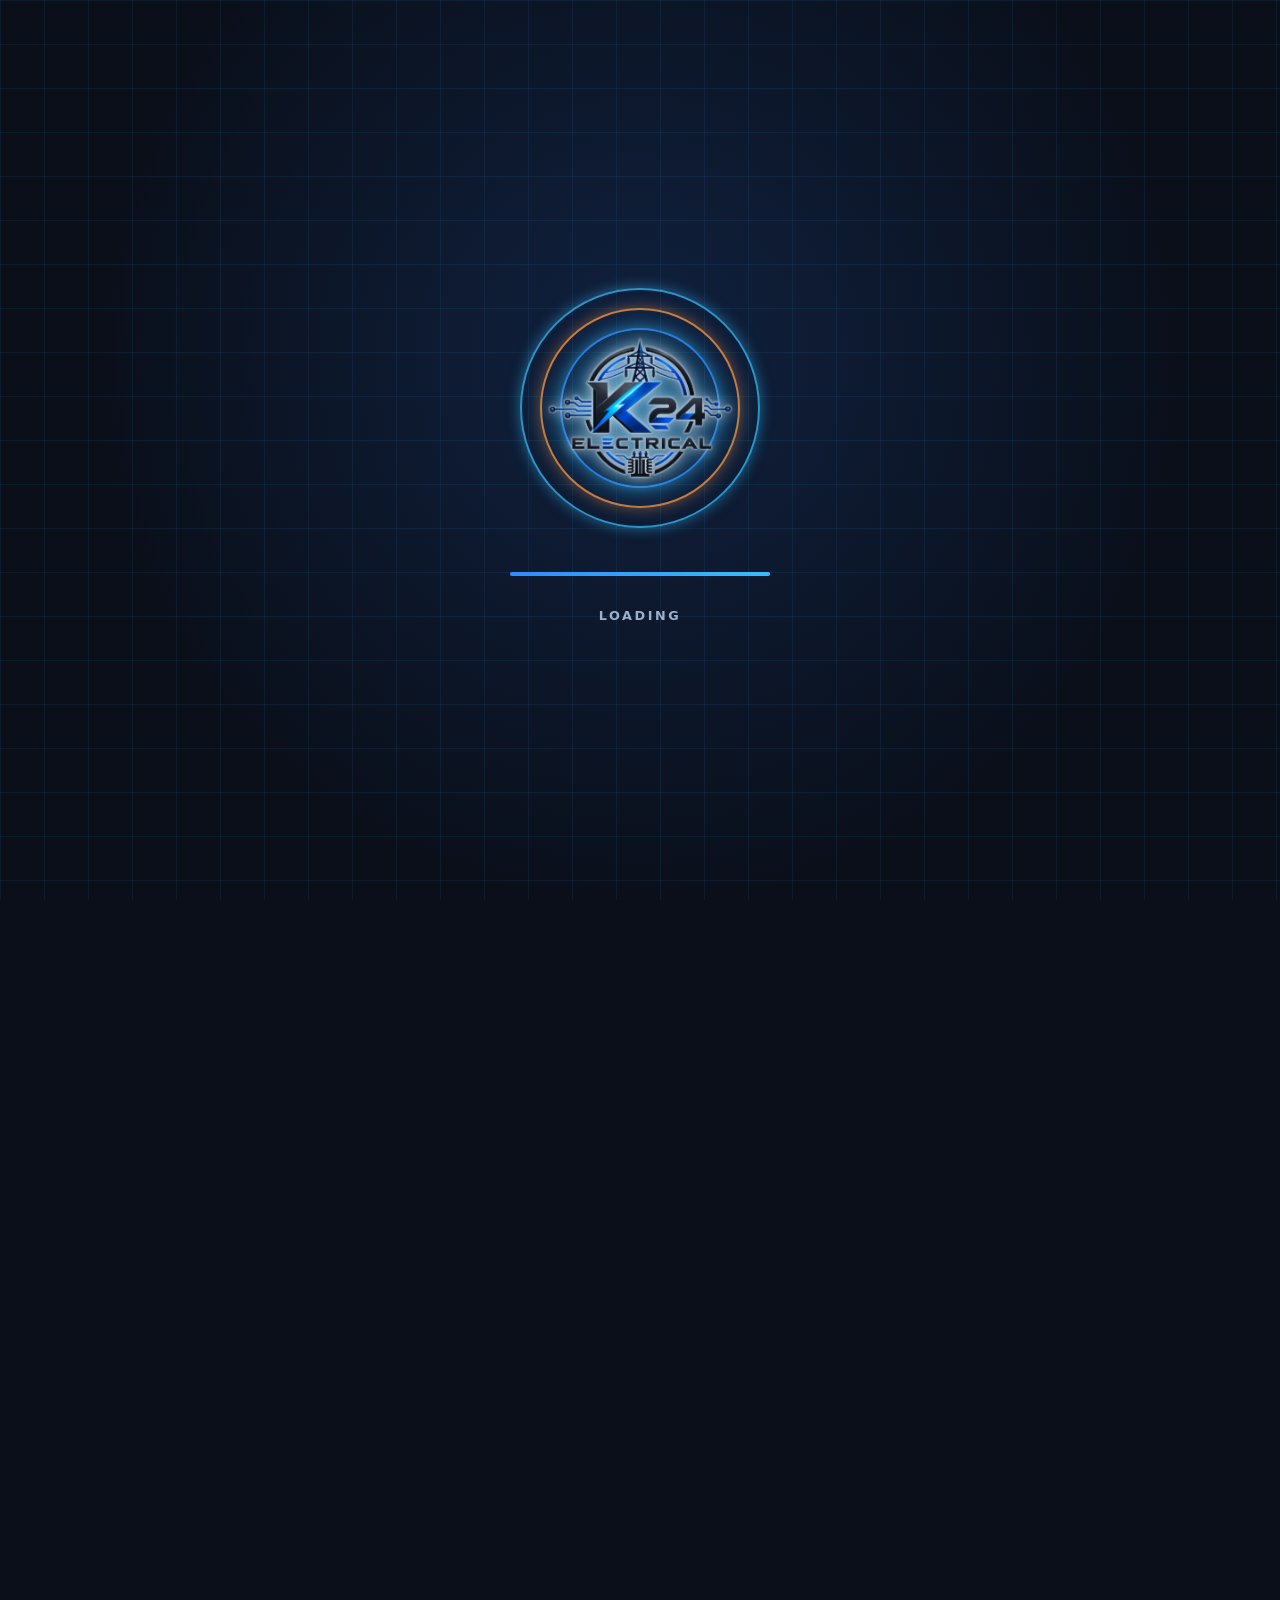
==== commit 6fb01d18: "Unpack site.zip" ====
--- a/index.html
+++ b/index.html
@@ -1,8 +1,8 @@
 <!DOCTYPE html>
 <html lang="en"><head><meta charset="UTF-8"><meta name="viewport" content="width=device-width, initial-scale=1">
 <title>K_24 Electrical | Electrical Engineering from Zero to Advanced</title>
-<meta name="description" content="Free electrical and electronics engineering learning platform: lessons, syllabus, calculators and a motion graphics track.">
-<link rel="icon" href="logo.png"><link rel="stylesheet" href="style.css"><script src="loader.js"></script></head>
+<meta name="description" content="Free electrical and electronics engineering learning platform: lessons, syllabus, calculators .">
+<link rel="icon" href="images/logo.png"><link rel="stylesheet" href="css/style.css"><script src="js/loader.js"></script></head>
 <body><div id="nav"></div>
 <header class="hx">
 <div class="txt"><div>
@@ -36,4 +36,4 @@
 <section class="ps"><img src="images/power-strip.jpg" alt="Power system from generation to the city" loading="lazy" width="1536" height="1024"><div class="hd"><h2>MODERN POWER SYSTEMS</h2><p>Clean energy, smart grid, reliable power</p></div><div class="flow"><div><b>Generation</b>Renewable and conventional</div><div><b>Transmission</b>HV and EHV lines</div><div><b>Substation</b>Step-down and protection</div><div><b>Distribution</b>MV and LV networks</div><div><b>Load</b>Homes, industry, cities</div></div></section>
 </main>
 <footer><div class="wrap">K_24 Electrical. Educational content only; it does not replace professional design, standards or site safety procedures.</div></footer>
-<script src="app.js"></script></body></html>+<script src="js/app.js"></script></body></html>
--- a/css/style.css
+++ b/css/style.css
@@ -0,0 +1,198 @@
+*{box-sizing:border-box;margin:0}
+:root{--bg:#0a0f1a;--panel:#111a2b;--line:#1f2d45;--text:#e8eef8;--muted:#9db0c9;--acc:#38bdf8;--ok:#34d399;--bad:#f87171;--warm:#fb923c}
+[data-theme=light]{--bg:#f6f8fc;--panel:#fff;--line:#d6dfec;--text:#0f1b2d;--muted:#51627c;--acc:#0369a1;--ok:#047857;--bad:#b91c1c;--warm:#c2410c}
+body{font:16px/1.65 system-ui,-apple-system,Segoe UI,Roboto,sans-serif;background:var(--bg);color:var(--text)}
+a{color:var(--acc)}
+:focus-visible{outline:2px solid var(--acc);outline-offset:2px}
+.wrap{max-width:1100px;margin:0 auto;padding:0 20px}
+nav{position:sticky;top:0;z-index:9;background:var(--bg);border-bottom:1px solid var(--line)}
+.bar{display:flex;align-items:center;gap:10px;height:60px;position:relative}
+.bar>a img{height:40px;display:block}
+.links{display:none;position:absolute;top:60px;left:-20px;right:-20px;background:var(--panel);flex-direction:column;border-bottom:1px solid var(--line)}
+.links.open{display:flex}
+.links a{padding:14px 20px;color:var(--text);text-decoration:none}
+.links a[aria-current]{color:var(--acc);font-weight:600}
+.sbox{position:relative;flex:1;min-width:0;margin-left:auto;max-width:280px}
+.sbox input{width:100%;background:var(--panel);border:1px solid var(--line);color:var(--text);border-radius:8px;padding:8px 12px;font-size:.9rem}
+#res{position:absolute;top:44px;left:0;right:0;min-width:220px;background:var(--panel);border:1px solid var(--line);border-radius:8px;max-height:60vh;overflow:auto;display:none}
+#res div{padding:10px 12px;border-bottom:1px solid var(--line);font-size:.9rem}
+.ib{background:none;border:1px solid var(--line);color:var(--text);border-radius:8px;padding:6px 11px;font-size:1rem;cursor:pointer}
+h1{font-size:clamp(2rem,6vw,3.2rem);line-height:1.1;letter-spacing:-.02em}
+h2{font-size:1.2rem}
+.m{color:var(--muted)}
+.band{background-image:linear-gradient(rgba(56,189,248,.07) 1px,transparent 1px),linear-gradient(90deg,rgba(56,189,248,.07) 1px,transparent 1px);background-size:44px 44px}
+.hero{padding:40px 0 30px;display:grid;gap:26px}
+.hero img{width:100%;height:auto;border-radius:12px;border:1px solid var(--line);display:block}
+.eb{color:var(--acc);letter-spacing:.16em;font-size:.78rem;font-weight:600;margin-bottom:8px}
+h1 span{color:var(--acc)}
+.btns{display:flex;gap:12px;flex-wrap:wrap;margin:22px 0}
+.btn{display:inline-block;padding:12px 22px;border-radius:8px;background:var(--acc);color:#04101f;font-weight:700;text-decoration:none;border:1px solid var(--acc);cursor:pointer;font-size:1rem}
+.btn.g{background:none;color:var(--text);border-color:var(--line)}
+.sec{padding:28px 0}
+.sec>h2{margin-bottom:14px}
+.grid{display:grid;gap:14px;grid-template-columns:repeat(auto-fill,minmax(210px,1fr))}
+.card{background:var(--panel);border:1px solid var(--line);border-radius:12px;padding:16px;color:var(--text);text-decoration:none;display:block;transition:border-color .2s,transform .2s}
+a.card:hover{border-color:var(--acc);transform:translateY(-2px)}
+.card b{color:var(--acc);font-size:.8rem}
+.card h3{margin:4px 0;font-size:1.02rem}
+.card p{color:var(--muted);font-size:.88rem}
+.road{display:flex;flex-wrap:wrap;gap:8px}
+.road span{border:1px solid var(--line);border-radius:999px;padding:6px 14px;font-size:.88rem;background:var(--panel)}
+.tag{border:1px solid var(--line);border-radius:999px;padding:2px 10px;font-size:.78rem;color:var(--acc)}
+.chips{display:flex;gap:8px;flex-wrap:wrap;margin:14px 0}
+.chip{background:none;border:1px solid var(--line);color:var(--text);border-radius:999px;padding:6px 16px;cursor:pointer;font-size:.95rem}
+.chip.on{background:var(--acc);color:#04101f;border-color:var(--acc)}
+#list .card{margin-bottom:14px}
+#list ul{margin:10px 0 0;padding-left:20px}
+.plan{color:var(--muted)}
+.page{padding:28px 20px 50px}
+.lesson{max-width:760px;margin:0 auto}
+.lesson h1{font-size:clamp(1.7rem,6vw,2.4rem);margin:10px 0}
+.lesson h2{margin:28px 0 8px;color:var(--acc)}
+.lesson li{margin:3px 0}
+.crumbs{font-size:.85rem;color:var(--muted)}
+.tags{display:flex;gap:8px;flex-wrap:wrap;margin:8px 0}
+.box{background:var(--panel);border:1px solid var(--line);border-left:3px solid var(--acc);border-radius:8px;padding:12px 16px;margin:10px 0}
+.box.warn{border-left-color:var(--warm)}
+.formula{font-family:ui-monospace,Consolas,monospace;font-size:1.1rem}
+.note{color:var(--muted);font-size:.88rem}
+.q{margin:18px 0}
+.opt{display:block;width:100%;text-align:left;margin:6px 0;padding:12px 14px;background:var(--panel);color:var(--text);border:1px solid var(--line);border-radius:8px;font-size:1rem;cursor:pointer}
+.opt.right{border-color:var(--ok)}
+.opt.wrong{border-color:var(--bad)}
+.pager{display:flex;justify-content:space-between;gap:12px;margin-top:28px}
+.fld{display:block;margin:10px 0;font-size:.9rem;color:var(--muted)}
+.fld input{display:block;width:100%;margin-top:4px;padding:10px;background:var(--bg);border:1px solid var(--line);color:var(--text);border-radius:8px;font-size:1rem}
+.out{margin-top:12px;font-weight:600;color:var(--ok);min-height:1.4em;white-space:pre-line}
+.out.err{color:var(--bad)}
+.tools .card{margin-bottom:16px}
+canvas{width:100%;height:auto;display:block;background:var(--bg);border:1px solid var(--line);border-radius:8px}
+footer{border-top:1px solid var(--line);color:var(--muted);font-size:.85rem;padding:24px 0;margin-top:30px}
+@media(min-width:800px){
+.links{display:flex;position:static;flex-direction:row;background:none;border:0}
+.links a{padding:8px 12px}
+#mb{display:none}
+.hero{grid-template-columns:1fr 1.25fr;align-items:center;padding:60px 0}
+.tools{display:grid;grid-template-columns:1fr 1fr;gap:16px}
+.tools .card{margin:0}
+}
+@media(prefers-reduced-motion:reduce){*{transition:none!important;animation:none!important}}
+
+/* ===== REDESIGN (concept layout) ===== */
+.wide{max-width:1400px;margin:0 auto;padding:0 20px}
+.hx{position:relative;overflow:hidden;border-bottom:1px solid var(--line);background:var(--bg)}
+.hx .txt{position:relative;z-index:2;max-width:1400px;margin:0 auto;padding:34px 20px 8px}
+.hx .art{position:relative;width:100%;aspect-ratio:3/2;max-height:380px}
+.hx .art img{width:100%;height:100%;object-fit:cover;display:block}
+.hx .art::after{content:"";position:absolute;inset:0;background:linear-gradient(0deg,var(--bg),transparent 35%),linear-gradient(180deg,var(--bg),transparent 25%)}
+.lead{color:var(--muted);max-width:480px;margin-top:12px}
+.trust2{display:grid;grid-template-columns:repeat(3,1fr);gap:10px;margin-top:20px;font-size:.76rem;color:var(--muted)}
+.trust2 b{display:block;color:var(--text);font-size:.82rem}
+.chips3{display:none}
+.sech{display:flex;align-items:center;gap:12px;letter-spacing:.14em;font-size:.85rem;font-weight:700;margin:30px 0 14px}
+.sech::before{content:"";width:34px;height:3px;background:var(--acc);border-radius:3px}
+.pg{display:grid;gap:12px;grid-template-columns:repeat(2,1fr)}
+.pc{position:relative;display:block;overflow:hidden;border:1px solid var(--line);border-radius:12px;background:var(--panel);color:var(--text);text-decoration:none;transition:transform .25s,border-color .25s}
+.pc:hover{transform:translateY(-3px);border-color:var(--acc)}
+.pc img{width:100%;aspect-ratio:1/1;object-fit:cover;display:block}
+.pc .n{position:absolute;top:8px;left:10px;font-weight:700;color:#38bdf8;text-shadow:0 1px 6px #000}
+.pc .tx{padding:10px 12px 12px}
+.pc h3{font-size:.95rem;line-height:1.25}
+.pc p{color:var(--muted);font-size:.78rem}
+.pn{display:grid;gap:14px;margin-top:22px}
+.box2{background:var(--panel);border:1px solid var(--line);border-radius:12px;padding:16px}
+.box2 h2{font-size:.88rem;letter-spacing:.1em;display:flex;gap:8px;align-items:center}
+.box2 h2::before{content:"";width:8px;height:8px;background:var(--acc);border-radius:2px}
+.box2 .m{font-size:.8rem;margin:2px 0 12px}
+.jr{display:grid;grid-template-columns:repeat(3,1fr);gap:14px 8px}
+.js{text-align:center;font-size:.74rem;color:var(--muted);line-height:1.35}
+.js b{display:block;color:var(--text);font-size:.8rem;margin-top:6px}
+.js i{display:flex;margin:0 auto;width:46px;height:46px;border:2px solid var(--acc);border-radius:50%;align-items:center;justify-content:center;font-style:normal;font-weight:700;color:var(--acc)}
+.tl{display:grid;grid-template-columns:repeat(3,1fr);gap:10px}
+.tl a{display:block;text-align:center;border:1px solid var(--line);border-radius:10px;padding:12px 4px;text-decoration:none;color:var(--text);font-size:.78rem;background:var(--bg)}
+.tl a:hover{border-color:var(--acc)}
+.tl a span{display:block;font-size:1.25rem;color:var(--acc);font-weight:700}
+.pr{display:grid;gap:12px}
+.pr img{width:100%;border-radius:8px;display:block;aspect-ratio:3/2;object-fit:cover}
+.pr ul{list-style:none;padding:0}
+.pr li{display:flex;justify-content:space-between;gap:8px;border-bottom:1px solid var(--line);padding:6px 0;font-size:.85rem}
+.pr li b{color:var(--acc);font-family:ui-monospace,Consolas,monospace}
+.pr li span{color:var(--muted);text-align:right}
+.ps{position:relative;border:1px solid var(--line);border-radius:12px;overflow:hidden;margin:22px 0;min-height:280px;display:flex;flex-direction:column;justify-content:space-between}
+.ps>img{position:absolute;inset:0;width:100%;height:100%;object-fit:cover}
+.ps::after{content:"";position:absolute;inset:0;background:linear-gradient(180deg,rgba(10,15,26,.8),rgba(10,15,26,.3) 50%,rgba(10,15,26,.88))}
+.ps .hd,.ps .flow{position:relative;z-index:2}
+.ps .hd{padding:16px}
+.ps .hd h2{font-size:.88rem;letter-spacing:.1em;color:#e8eef8}
+.ps .hd p{color:#c4d2e6;font-size:.8rem}
+.flow{display:grid;grid-template-columns:repeat(auto-fit,minmax(120px,1fr));gap:8px;padding:12px 16px 16px}
+.flow div{font-size:.76rem;color:#c4d2e6}
+.flow b{display:block;color:#fff;font-size:.85rem}
+@media(min-width:700px){
+.pg{grid-template-columns:repeat(4,1fr)}
+.pn{grid-template-columns:1fr 1fr}.pn .jbox{grid-column:1/-1}
+.jr{grid-template-columns:repeat(6,1fr)}
+.pr{grid-template-columns:1fr 1fr;align-items:center}
+.hx .art{max-height:440px}
+}
+@media(min-width:900px){
+.hx{min-height:500px;display:flex;align-items:center}
+.hx .txt{padding:60px 20px;width:100%}
+.hx .txt>div{max-width:520px}
+.hx .art{position:absolute;top:0;right:0;bottom:0;left:36%;max-height:none;aspect-ratio:auto}
+.hx .art::after{background:linear-gradient(90deg,var(--bg) 0,transparent 45%)}
+}
+@media(min-width:1100px){
+.pn{grid-template-columns:1.2fr 1fr 1.4fr}.pn .jbox{grid-column:auto}
+.jr{grid-template-columns:repeat(3,1fr)}
+.pr{grid-template-columns:1fr}
+.chips3{display:flex;flex-direction:column;gap:10px;position:absolute;right:28px;top:50%;transform:translateY(-50%);z-index:3;width:210px}
+.chips3 a{display:block;background:rgba(17,26,43,.78);border:1px solid var(--line);border-radius:10px;padding:10px 14px;color:#e8eef8;text-decoration:none;font-weight:600;font-size:.9rem}
+.chips3 a small{display:block;color:#9db0c9;font-weight:400;font-size:.76rem}
+.chips3 a:hover{border-color:#38bdf8}
+}
+@media(min-width:1250px){.pg{grid-template-columns:repeat(8,1fr)}}
+.pn{grid-template-columns:minmax(0,1fr)}.box2{min-width:0}.tl a{min-width:0;overflow-wrap:anywhere}
+@media(min-width:700px){.pn{grid-template-columns:minmax(0,1fr) minmax(0,1fr)}}
+@media(min-width:1100px){.pn{grid-template-columns:minmax(0,1.2fr) minmax(0,1fr) minmax(0,1.4fr)}}
+.pc img,.pr img{height:auto}
+#nav .wrap{max-width:1400px}
+
+/* ===== FIXES + TOOLS UPGRADE ===== */
+.hx .art::after{background:linear-gradient(0deg,var(--bg),transparent 35%),linear-gradient(180deg,var(--bg),transparent 25%)}
+@media(min-width:900px){.hx .art{left:30%}.hx .art::after{background:linear-gradient(90deg,var(--bg) 0,transparent 28%)}}
+.box2{display:flex;flex-direction:column}
+.tl{flex:1;grid-auto-rows:1fr}
+.tl a{display:flex;flex-direction:column;justify-content:center;min-height:74px}
+.jr{flex:1;align-content:space-evenly}
+.flow{grid-template-columns:repeat(2,1fr)}
+.flow div{text-shadow:0 1px 4px #000}
+@media(min-width:700px){.flow{grid-template-columns:repeat(5,1fr)}}
+.tabs{display:flex;gap:8px;overflow-x:auto;padding-bottom:8px;margin:6px 0 14px}
+.tabs .chip{white-space:nowrap;flex:0 0 auto}
+.tp{display:grid;gap:14px;margin-bottom:20px}
+.tp[hidden]{display:none}
+.tl2 h2{font-size:1.3rem}
+.fx{font-family:ui-monospace,Consolas,monospace;background:var(--panel);border:1px solid var(--line);border-left:3px solid var(--acc);border-radius:8px;padding:10px 12px;margin:10px 0}
+.acts{display:flex;gap:8px;flex-wrap:wrap;margin-top:14px}
+.btn.s{padding:10px 16px;font-size:.95rem}
+.res{margin-top:14px;padding:14px;border-radius:10px;background:var(--panel);border:1px solid var(--line);font-size:1.25rem;font-weight:700;color:var(--ok);min-height:56px;white-space:pre-line}
+.res.err{color:var(--bad);font-size:1rem}
+.res.idle{color:var(--muted);font-size:.95rem;font-weight:400}
+.steps{margin:10px 0 0;padding-left:22px;color:var(--muted);font-size:.92rem}
+.steps:empty{display:none}
+.vz svg{width:100%;height:auto;display:block}
+.vz .note{padding:14px 0;text-align:center}
+.vz text{fill:var(--text);font:600 13px system-ui,sans-serif}
+.vz .mu{fill:var(--muted);font-weight:400;font-size:11px}
+.vz .ln{fill:none;stroke:var(--acc);stroke-width:2.5;stroke-linecap:round;stroke-linejoin:round}
+.vz .bg{fill:var(--panel)}
+.vz .fl{fill:var(--acc)}
+.vz .fl2{fill:var(--warm)}
+.vz .tk{fill:var(--line)}
+.vz .dot{fill:var(--warm)}
+.vz .tri text{cursor:pointer;font-size:30px;fill:var(--acc)}
+.vz .tri text.on{fill:var(--warm)}
+.tp .box{margin-top:12px;font-size:.9rem}
+.tp input[type=range]{width:100%}
+@media(min-width:800px){.tp{grid-template-columns:1fr 1fr;align-items:start}}
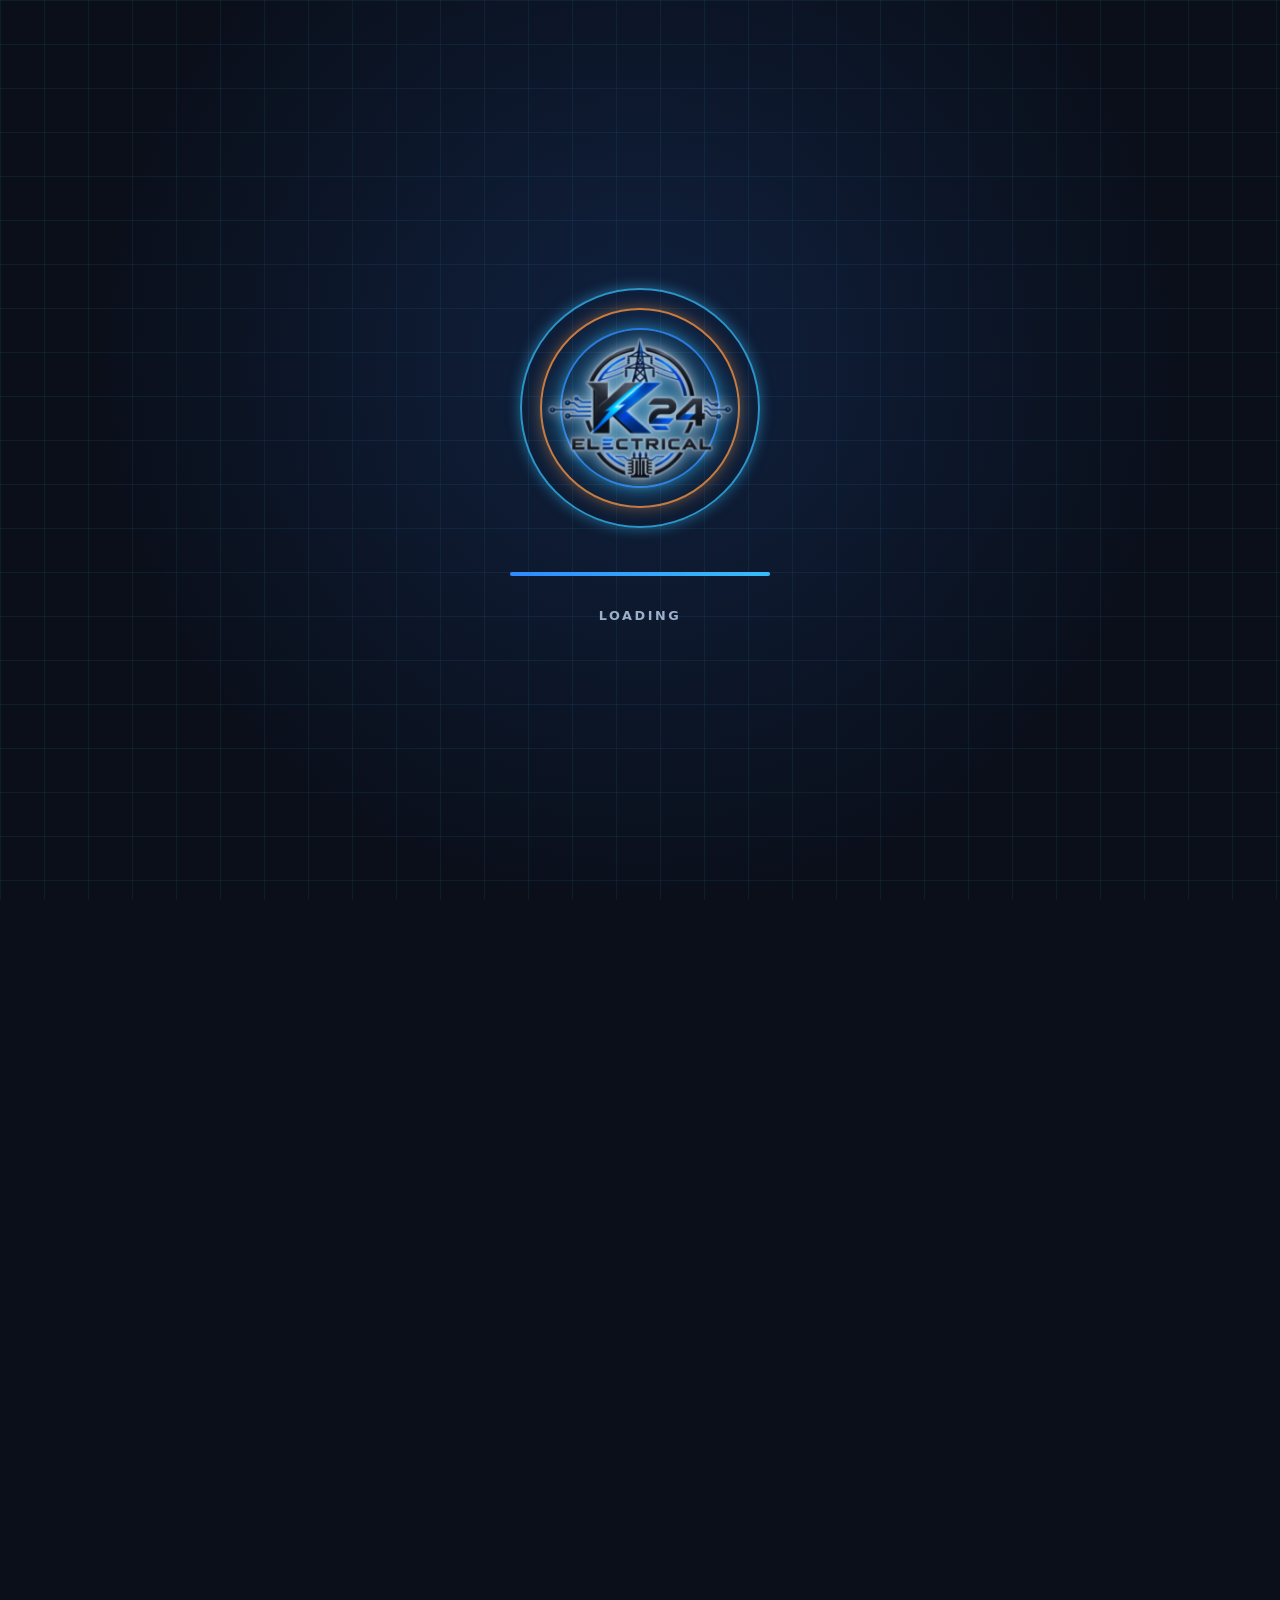
==== commit 808f8eeb: "Unpack site.zip" ====
--- a/index.html
+++ b/index.html
@@ -6,27 +6,18 @@
 <body><div id="nav"></div>
 <header class="hx">
 <div class="txt"><div>
-<div class="eb">K_24 ELECTRICAL</div>
-<h1>Electrical Engineering.<br>From <span>Zero to Advanced.</span></h1>
-<p class="lead">Learn the fundamentals, understand the technology, and build real engineering knowledge, with visual lessons, quizzes and working calculators.</p>
-<div class="btns"><a class="btn" href="lesson.html?id=charge-and-current">&#9654; Start Learning</a><a class="btn g" href="learn.html">Explore Syllabus</a></div>
-<div class="trust2"><div><b>Structured Learning</b>Step by step</div><div><b>Real Industry Concepts</b>Practical approach</div><div><b>Learn at your pace</b>Free access</div></div>
+<h1>K_24 ELECTRICAL<br>From Electrical Fundamentals to <span>Industrial Engineering.</span></h1>
+<p class="lead">Learn electrical engineering through simple explanations, visual lessons, worked examples, practical testing procedures, interactive calculators, and real-world engineering applications.</p>
+<div class="btns"><a class="btn" href="lesson.html?id=charge-and-current">START LEARNING</a><a class="btn g" href="#paths">EXPLORE LEARNING PATHS</a></div>
 </div></div>
 <div class="art"><img src="images/hero-scene.jpg" alt="Substation with transformers, relay panels and current transformers" width="1536" height="1024" fetchpriority="high"></div>
 <div class="chips3"><a href="learn.html">Learn<small>Real Concepts</small></a><a href="tools.html">Practice<small>With Examples</small></a><a href="learn.html#o-projects">Build<small>Your Future</small></a></div>
 </header>
 <main class="wide">
-<h2 class="sech">EXPLORE LEARNING PATHS</h2>
-<div class="pg">
-<a class="pc" href="learn.html#a-fund"><img src="images/path-01-basics.jpg" alt="" loading="lazy" width="1024" height="1024"><span class="n">01</span><div class="tx"><h3>Electrical Basics</h3><p>Fundamentals and core concepts</p></div></a>
-<a class="pc" href="learn.html#c-electronics"><img src="images/path-02-components.jpg" alt="" loading="lazy" width="1024" height="1024"><span class="n">02</span><div class="tx"><h3>Components</h3><p>Devices and equipment</p></div></a>
-<a class="pc" href="learn.html#d-machines"><img src="images/path-03-machines.jpg" alt="" loading="lazy" width="1024" height="1024"><span class="n">03</span><div class="tx"><h3>Electrical Machines</h3><p>Transformers, motors, generators</p></div></a>
-<a class="pc" href="learn.html#e-power"><img src="images/path-04-power-systems.jpg" alt="" loading="lazy" width="1024" height="1024"><span class="n">04</span><div class="tx"><h3>Power Systems</h3><p>Generation to distribution</p></div></a>
-<a class="pc" href="learn.html#i-protect"><img src="images/path-05-protection.jpg" alt="" loading="lazy" width="1024" height="1024"><span class="n">05</span><div class="tx"><h3>Protection</h3><p>Relays and fault analysis</p></div></a>
-<a class="pc" href="learn.html#g-control"><img src="images/path-06-automation.jpg" alt="" loading="lazy" width="1024" height="1024"><span class="n">06</span><div class="tx"><h3>Control and Automation</h3><p>SCADA, PLC, drives</p></div></a>
-<a class="pc" href="learn.html#j-testing"><img src="images/path-07-testing.jpg" alt="" loading="lazy" width="1024" height="1024"><span class="n">07</span><div class="tx"><h3>Testing and Commissioning</h3><p>Measurement and verification</p></div></a>
-<a class="pc" href="learn.html#l-renew"><img src="images/path-08-advanced.jpg" alt="" loading="lazy" width="1024" height="1024"><span class="n">08</span><div class="tx"><h3>Advanced Engineering</h3><p>Smart grids and future tech</p></div></a>
-</div>
+<h2 class="sech">WHO IT IS FOR</h2>
+<div class="aud"><span>Beginners</span><span>ITI and diploma students</span><span>BE/BTech electrical students</span><span>Working technicians</span><span>Electrical engineers</span><span>Protection and commissioning engineers</span><span>Industrial automation learners</span><span>Electrical + AI learners</span></div>
+<h2 class="sech" id="paths">LEARNING PATHS</h2>
+<div class="cg" id="cg"><p class="m">Loading learning paths...</p></div>
 <div class="pn">
 <section class="box2 jbox"><h2>LEARNING JOURNEY</h2><p class="m">Your path from beginner to professional</p><div class="jr"><div class="js"><i>1</i><b>Zero</b>No prior knowledge</div><div class="js"><i>2</i><b>Basic</b>Build fundamentals</div><div class="js"><i>3</i><b>Intermediate</b>Gain practical skills</div><div class="js"><i>4</i><b>Engineering</b>Apply concepts</div><div class="js"><i>5</i><b>Advanced</b>Master technology</div><div class="js"><i>6</i><b>Professional</b>Be industry ready</div></div></section>
 <section class="box2"><h2>TOOLS &amp; CALCULATORS</h2><p class="m">Quick tools for faster calculations</p><div class="tl"><a href="tools.html#t-ohm"><span>Ω</span>Ohm's law</a><a href="tools.html#t-power"><span>W</span>Power and energy</a><a href="tools.html#t-three"><span>3φ</span>Three-phase</a><a href="tools.html#t-xfmr"><span>N:1</span>Transformer</a><a href="tools.html#t-react"><span>X</span>Reactance</a><a href="tools.html#t-vdrop"><span>ΔV</span>Voltage drop</a></div></section>
@@ -36,4 +27,19 @@
 <section class="ps"><img src="images/power-strip.jpg" alt="Power system from generation to the city" loading="lazy" width="1536" height="1024"><div class="hd"><h2>MODERN POWER SYSTEMS</h2><p>Clean energy, smart grid, reliable power</p></div><div class="flow"><div><b>Generation</b>Renewable and conventional</div><div><b>Transmission</b>HV and EHV lines</div><div><b>Substation</b>Step-down and protection</div><div><b>Distribution</b>MV and LV networks</div><div><b>Load</b>Homes, industry, cities</div></div></section>
 </main>
 <footer><div class="wrap">K_24 Electrical. Educational content only; it does not replace professional design, standards or site safety procedures.</div></footer>
-<script src="js/app.js"></script></body></html>+<script src="js/app.js"></script>
+<script>
+function el(t,c,x){var e=document.createElement(t);if(c)e.className=c;if(x!==undefined)e.textContent=x;return e}
+fetch('data/syllabus.json').then(function(r){return r.json()}).then(function(d){
+ var cg=document.getElementById('cg');cg.textContent='';
+ d.paths.forEach(function(p){
+  var s=k24Stat(p),a=el('a','cc');a.href='learn.html#'+p.id;
+  var im=el('img');im.src=p.img;im.alt='';im.loading='lazy';im.width=1024;im.height=1024;a.appendChild(im);
+  var b=el('div','bd'),r=el('div','row');r.appendChild(el('b','','PATH '+p.n));r.appendChild(el('span','st '+s.cl,s.st));b.appendChild(r);
+  b.appendChild(el('h3','',p.title));b.appendChild(el('p','',p.desc));
+  b.appendChild(el('p','',p.level+'. Prerequisites: '+p.prereq));
+  var u=el('ul');p.outcomes.forEach(function(x){u.appendChild(el('li','',x))});b.appendChild(u);
+  b.appendChild(el('div','ft',s.pub?s.pub+' of '+s.n+' lessons published':'No lessons published yet'));
+  a.appendChild(b);cg.appendChild(a)});
+}).catch(function(){document.getElementById('cg').textContent='Could not load the learning paths. Refresh and try again.'});
+</script></body></html>
--- a/css/style.css
+++ b/css/style.css
@@ -196,3 +196,29 @@
 .tp .box{margin-top:12px;font-size:.9rem}
 .tp input[type=range]{width:100%}
 @media(min-width:800px){.tp{grid-template-columns:1fr 1fr;align-items:start}}
+
+/* ===== COURSE CARDS, STATUS, LESSON EXTRAS ===== */
+.hx h1{font-size:clamp(1.8rem,5vw,2.8rem)}
+.cg{display:grid;gap:14px;grid-template-columns:1fr}
+.cc{display:flex;flex-direction:column;background:var(--panel);border:1px solid var(--line);border-radius:12px;overflow:hidden;color:var(--text);text-decoration:none;transition:transform .25s,border-color .25s}
+.cc:hover{transform:translateY(-3px);border-color:var(--acc)}
+.cc img{width:100%;height:auto;aspect-ratio:16/9;object-fit:cover;display:block}
+.cc .bd{padding:14px;display:flex;flex-direction:column;gap:6px;flex:1}
+.cc .row{display:flex;justify-content:space-between;align-items:center;gap:8px}
+.cc .row b{color:var(--acc);font-size:.8rem}
+.cc h3{font-size:1.05rem;line-height:1.25}
+.cc p,.cc li{color:var(--muted);font-size:.85rem}
+.cc ul{padding-left:18px}
+.cc .ft{margin-top:auto;padding-top:8px;font-size:.8rem}
+.st{font-size:.68rem;font-weight:700;letter-spacing:.08em;padding:2px 8px;border-radius:999px;border:1px solid;white-space:nowrap;vertical-align:middle}
+.st.av{color:var(--ok);border-color:var(--ok)}
+.st.dev{color:var(--warm);border-color:var(--warm)}
+.st.soon{color:var(--muted);border-color:var(--muted)}
+.aud{display:flex;flex-wrap:wrap;gap:8px}
+.aud span{border:1px solid var(--line);background:var(--panel);border-radius:999px;padding:6px 14px;font-size:.85rem}
+.mod{font-size:.95rem;color:var(--acc);margin:14px 0 4px}
+#list .card ul{margin-top:4px}
+.lesson details{background:var(--panel);border:1px solid var(--line);border-radius:8px;padding:10px 14px;margin:8px 0}
+.lesson summary{cursor:pointer;font-weight:600}
+@media(min-width:700px){.cg{grid-template-columns:repeat(2,1fr)}}
+@media(min-width:1100px){.cg{grid-template-columns:repeat(4,1fr)}}
